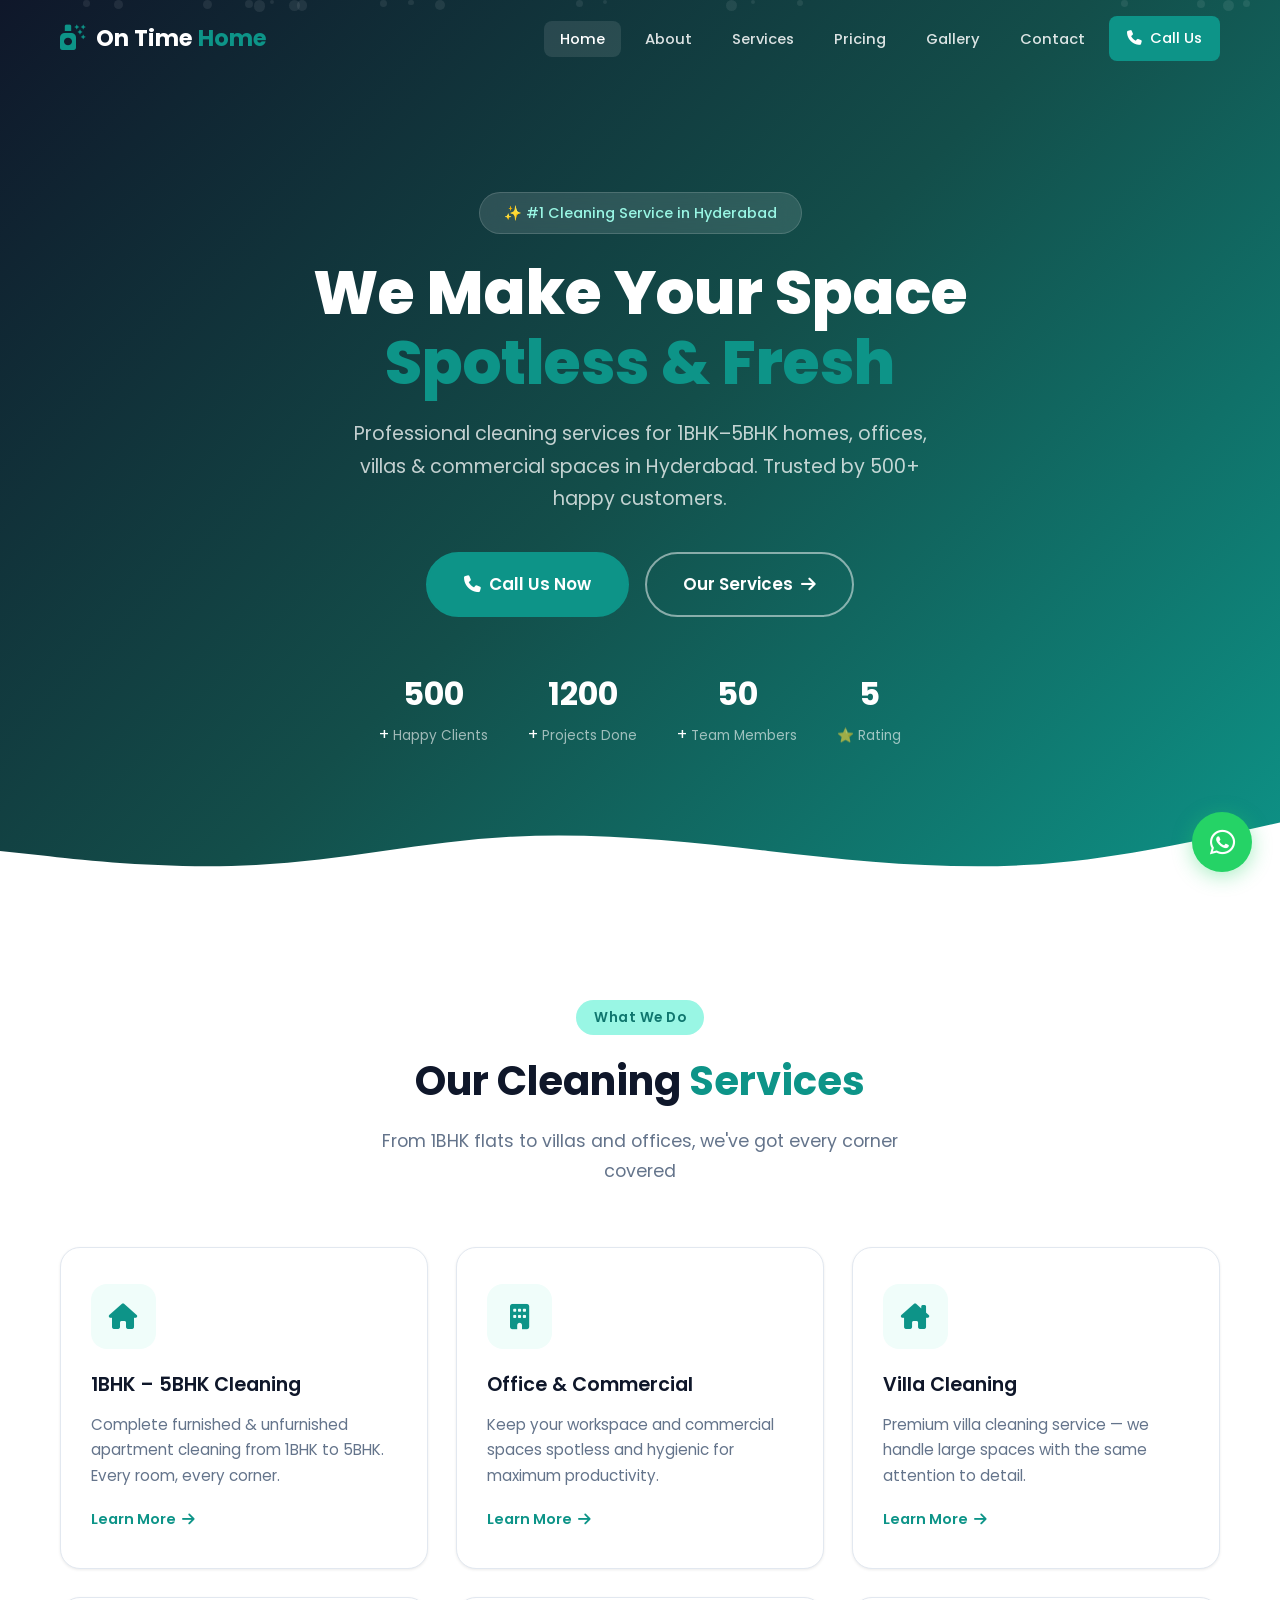
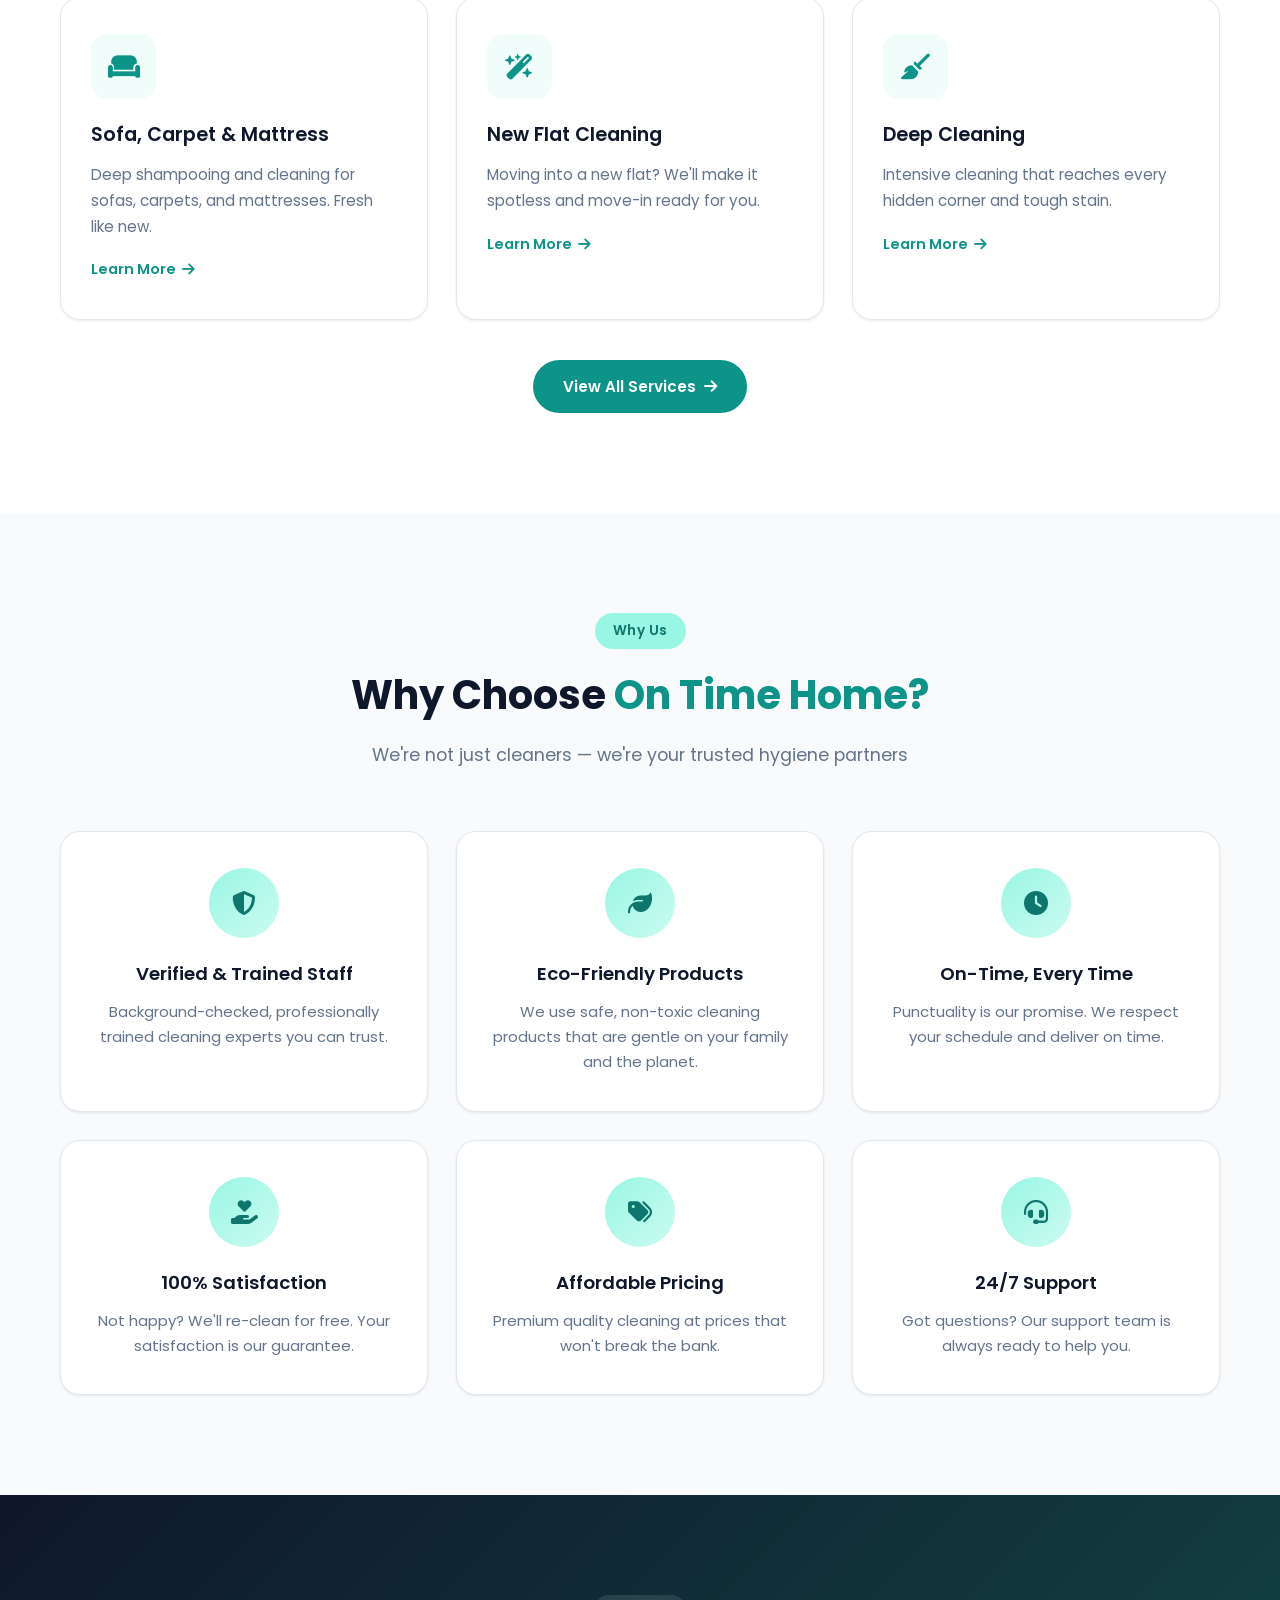
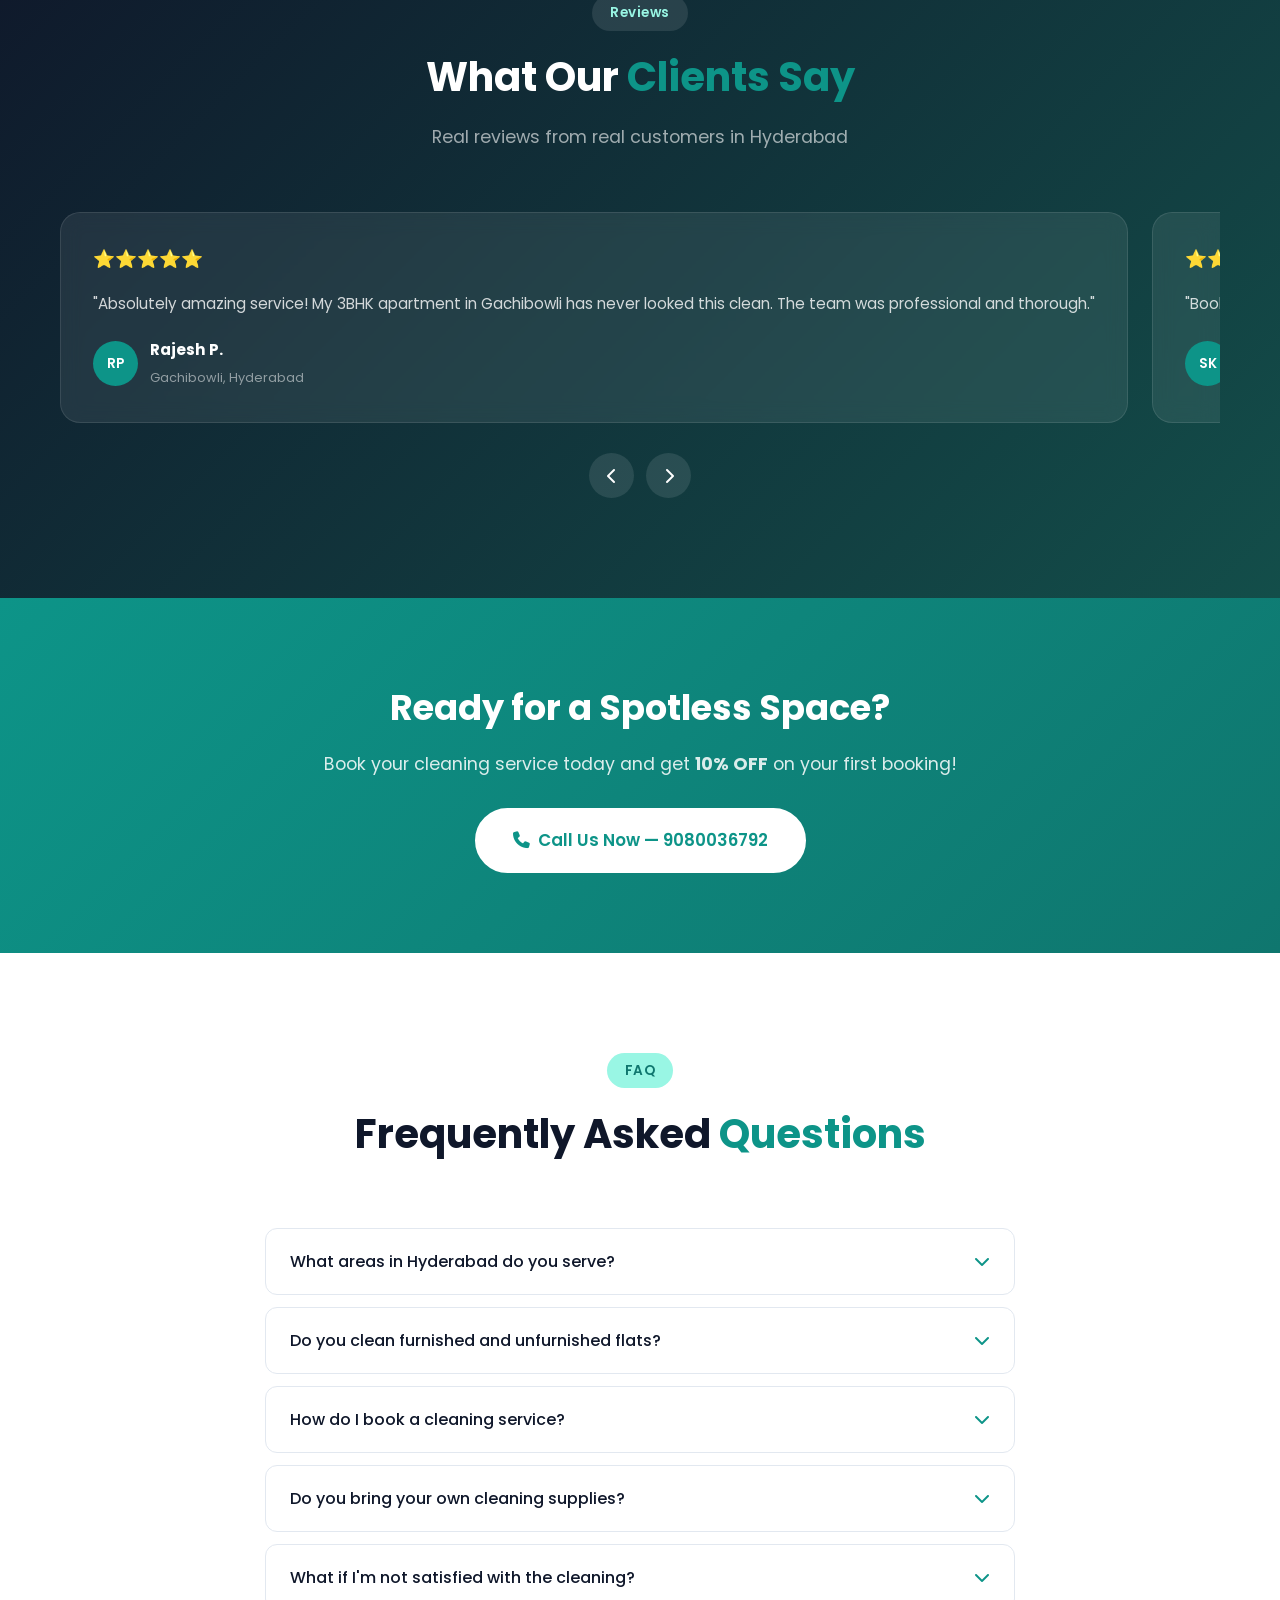
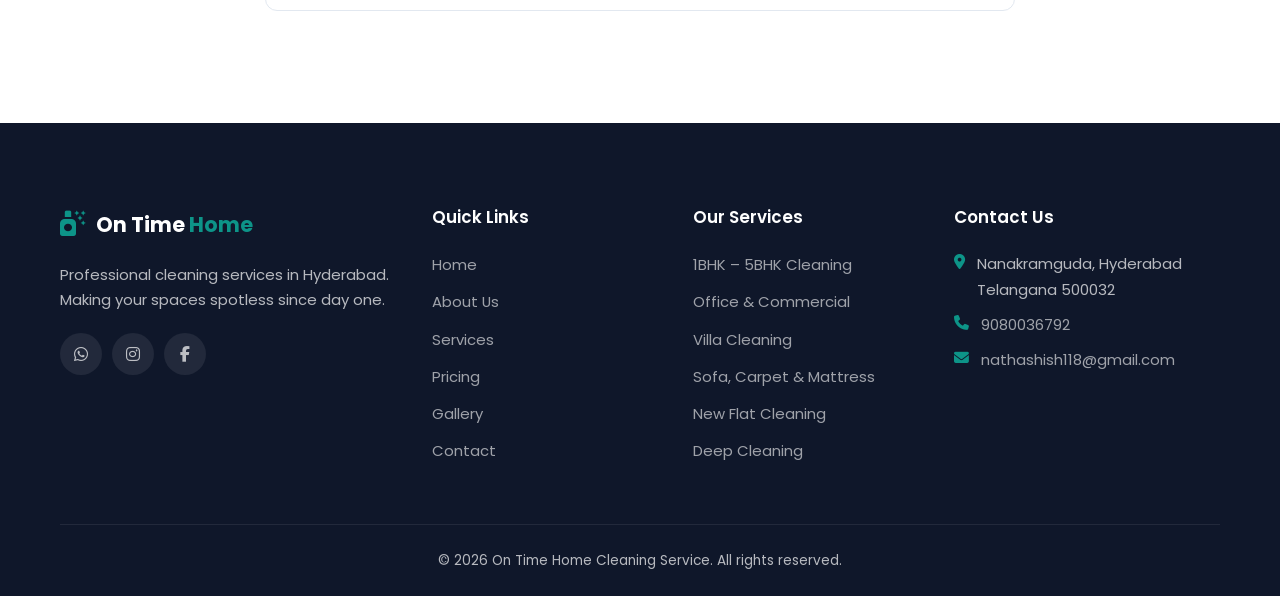
==== index.html @ f4dbc2c1 "refactor: restructure project with professional folder layout - Move inner pages to pages/ directory" ====
<!DOCTYPE html>
<html lang="en">
<head>
    <meta charset="UTF-8">
    <meta name="viewport" content="width=device-width, initial-scale=1.0">
    <meta name="google-site-verification" content="24_GtiYj8ENVlCZCwlo36jen_YjphlPx0ULed3A-d0U" />
    <link rel="icon" type="image/svg+xml" href="favicon.svg">
    <title>On Time Home Cleaning Service | Professional Cleaning in Hyderabad</title>
    <meta name="description" content="On Time Home Cleaning Service - Professional cleaning for 1BHK to 5BHK apartments, villas, offices & commercial spaces in Gachibowli, Nanakramguda, Kondapur, Manikonda, Hyderabad. Call 9080036792.">
    <meta name="keywords" content="cleaning service hyderabad, home cleaning hyderabad, deep cleaning gachibowli, office cleaning nanakramguda, sofa cleaning hyderabad, carpet cleaning hyderabad, mattress cleaning, villa cleaning hyderabad, flat cleaning kondapur, manikonda cleaning service, 1bhk cleaning, 2bhk cleaning, 3bhk cleaning, move in cleaning hyderabad, commercial cleaning hyderabad">
    <meta name="author" content="On Time Home Cleaning Service">
    <meta name="robots" content="index, follow">
    <link rel="canonical" href="https://dream-debugger-dev.github.io/On-Time-Home-Cleaning-Service/">

    <!-- Open Graph (Facebook/WhatsApp sharing) -->
    <meta property="og:title" content="On Time Home Cleaning Service | Hyderabad">
    <meta property="og:description" content="Professional cleaning for homes, offices, villas & commercial spaces in Hyderabad. 1BHK-5BHK, sofa, carpet, mattress cleaning. Call 9080036792.">
    <meta property="og:type" content="website">
    <meta property="og:url" content="https://dream-debugger-dev.github.io/On-Time-Home-Cleaning-Service/">
    <meta property="og:image" content="https://dream-debugger-dev.github.io/On-Time-Home-Cleaning-Service/assets/images/team/team.jpeg">

    <!-- Schema.org Structured Data for Google -->
    <script type="application/ld+json">
    {
        "@context": "https://schema.org",
        "@type": "LocalBusiness",
        "name": "On Time Home Cleaning Service",
        "description": "Professional cleaning services for homes, offices, villas and commercial spaces in Hyderabad",
        "url": "https://dream-debugger-dev.github.io/On-Time-Home-Cleaning-Service/",
        "telephone": "+919080036792",
        "email": "nathashish118@gmail.com",
        "address": {
            "@type": "PostalAddress",
            "streetAddress": "Nanakramguda",
            "addressLocality": "Hyderabad",
            "addressRegion": "Telangana",
            "postalCode": "500032",
            "addressCountry": "IN"
        },
        "areaServed": ["Gachibowli", "Nanakramguda", "Manikonda", "Kondapur", "Hyderabad"],
        "priceRange": "₹499 - ₹5999",
        "openingHours": "Mo-Sa 07:00-20:00",
        "aggregateRating": {
            "@type": "AggregateRating",
            "ratingValue": "4.9",
            "reviewCount": "500"
        }
    }
    </script>
    <link rel="stylesheet" href="assets/css/style.css">
    <link rel="stylesheet" href="assets/css/animations.css">
    <link rel="stylesheet" href="https://cdnjs.cloudflare.com/ajax/libs/font-awesome/6.5.1/css/all.min.css">
    <link href="https://fonts.googleapis.com/css2?family=Poppins:wght@300;400;500;600;700;800&display=swap" rel="stylesheet">
</head>
<body>
    <!-- Navbar -->
    <nav class="navbar" id="navbar">
        <div class="container nav-container">
            <a href="index.html" class="logo">
                <span class="logo-icon"><i class="fas fa-spray-can-sparkles"></i></span>
                <span class="logo-text">On Time <span class="highlight">Home</span></span>
            </a>
            <button class="nav-toggle" id="navToggle" aria-label="Toggle navigation">
                <span></span><span></span><span></span>
            </button>
            <ul class="nav-links" id="navLinks">
                <li><a href="index.html" class="active">Home</a></li>
                <li><a href="pages/about.html">About</a></li>
                <li><a href="pages/services.html">Services</a></li>
                <li><a href="pages/pricing.html">Pricing</a></li>
                <li><a href="pages/gallery.html">Gallery</a></li>
                <li><a href="pages/contact.html">Contact</a></li>
                <li><a href="tel:9080036792" class="btn btn-nav"><i class="fas fa-phone"></i> Call Us</a></li>
            </ul>
        </div>
    </nav>

    <!-- Hero Section -->
    <section class="hero">
        <div class="hero-overlay"></div>
        <div class="hero-particles" id="particles"></div>
        <div class="container hero-content">
            <div class="hero-badge fade-in">✨ #1 Cleaning Service in Hyderabad</div>
            <h1 class="fade-in delay-1">We Make Your Space<br><span class="highlight">Spotless & Fresh</span></h1>
            <p class="hero-sub fade-in delay-2">Professional cleaning services for 1BHK–5BHK homes, offices, villas & commercial spaces in Hyderabad. Trusted by 500+ happy customers.</p>
            <div class="hero-btns fade-in delay-3">
                <a href="tel:9080036792" class="btn btn-primary btn-lg"><i class="fas fa-phone"></i> Call Us Now</a>
                <a href="pages/services.html" class="btn btn-outline btn-lg">Our Services <i class="fas fa-arrow-right"></i></a>
            </div>
            <div class="hero-stats fade-in delay-4">
                <div class="stat"><span class="stat-num" data-target="500">0</span>+ <span class="stat-label">Happy Clients</span></div>
                <div class="stat"><span class="stat-num" data-target="1200">0</span>+ <span class="stat-label">Projects Done</span></div>
                <div class="stat"><span class="stat-num" data-target="50">0</span>+ <span class="stat-label">Team Members</span></div>
                <div class="stat"><span class="stat-num" data-target="5">0</span><span class="stat-label">⭐ Rating</span></div>
            </div>
        </div>
        <div class="hero-wave">
            <svg viewBox="0 0 1440 120" preserveAspectRatio="none"><path d="M0,64L48,69.3C96,75,192,85,288,80C384,75,480,53,576,48C672,43,768,53,864,64C960,75,1056,85,1152,80C1248,75,1344,53,1392,42.7L1440,32L1440,120L0,120Z" fill="#ffffff"/></svg>
        </div>
    </section>

    <!-- Services Preview -->
    <section class="section services-preview">
        <div class="container">
            <div class="section-header scroll-reveal">
                <span class="section-tag">What We Do</span>
                <h2>Our Cleaning <span class="highlight">Services</span></h2>
                <p>From 1BHK flats to villas and offices, we've got every corner covered</p>
            </div>
            <div class="services-grid">
                <div class="service-card scroll-reveal">
                    <div class="service-icon"><i class="fas fa-home"></i></div>
                    <h3>1BHK – 5BHK Cleaning</h3>
                    <p>Complete furnished & unfurnished apartment cleaning from 1BHK to 5BHK. Every room, every corner.</p>
                    <a href="pages/services.html" class="service-link">Learn More <i class="fas fa-arrow-right"></i></a>
                </div>
                <div class="service-card scroll-reveal">
                    <div class="service-icon"><i class="fas fa-building"></i></div>
                    <h3>Office & Commercial</h3>
                    <p>Keep your workspace and commercial spaces spotless and hygienic for maximum productivity.</p>
                    <a href="pages/services.html" class="service-link">Learn More <i class="fas fa-arrow-right"></i></a>
                </div>
                <div class="service-card scroll-reveal">
                    <div class="service-icon"><i class="fas fa-house-chimney"></i></div>
                    <h3>Villa Cleaning</h3>
                    <p>Premium villa cleaning service — we handle large spaces with the same attention to detail.</p>
                    <a href="pages/services.html" class="service-link">Learn More <i class="fas fa-arrow-right"></i></a>
                </div>
                <div class="service-card scroll-reveal">
                    <div class="service-icon"><i class="fas fa-couch"></i></div>
                    <h3>Sofa, Carpet & Mattress</h3>
                    <p>Deep shampooing and cleaning for sofas, carpets, and mattresses. Fresh like new.</p>
                    <a href="pages/services.html" class="service-link">Learn More <i class="fas fa-arrow-right"></i></a>
                </div>
                <div class="service-card scroll-reveal">
                    <div class="service-icon"><i class="fas fa-wand-magic-sparkles"></i></div>
                    <h3>New Flat Cleaning</h3>
                    <p>Moving into a new flat? We'll make it spotless and move-in ready for you.</p>
                    <a href="pages/services.html" class="service-link">Learn More <i class="fas fa-arrow-right"></i></a>
                </div>
                <div class="service-card scroll-reveal">
                    <div class="service-icon"><i class="fas fa-broom"></i></div>
                    <h3>Deep Cleaning</h3>
                    <p>Intensive cleaning that reaches every hidden corner and tough stain.</p>
                    <a href="pages/services.html" class="service-link">Learn More <i class="fas fa-arrow-right"></i></a>
                </div>
            </div>
            <div class="text-center mt-4 scroll-reveal">
                <a href="pages/services.html" class="btn btn-primary">View All Services <i class="fas fa-arrow-right"></i></a>
            </div>
        </div>
    </section>

    <!-- Why Choose Us -->
    <section class="section why-us">
        <div class="container">
            <div class="section-header scroll-reveal">
                <span class="section-tag">Why Us</span>
                <h2>Why Choose <span class="highlight">On Time Home?</span></h2>
                <p>We're not just cleaners — we're your trusted hygiene partners</p>
            </div>
            <div class="why-grid">
                <div class="why-card scroll-reveal">
                    <div class="why-icon"><i class="fas fa-shield-halved"></i></div>
                    <h3>Verified & Trained Staff</h3>
                    <p>Background-checked, professionally trained cleaning experts you can trust.</p>
                </div>
                <div class="why-card scroll-reveal">
                    <div class="why-icon"><i class="fas fa-leaf"></i></div>
                    <h3>Eco-Friendly Products</h3>
                    <p>We use safe, non-toxic cleaning products that are gentle on your family and the planet.</p>
                </div>
                <div class="why-card scroll-reveal">
                    <div class="why-icon"><i class="fas fa-clock"></i></div>
                    <h3>On-Time, Every Time</h3>
                    <p>Punctuality is our promise. We respect your schedule and deliver on time.</p>
                </div>
                <div class="why-card scroll-reveal">
                    <div class="why-icon"><i class="fas fa-hand-holding-heart"></i></div>
                    <h3>100% Satisfaction</h3>
                    <p>Not happy? We'll re-clean for free. Your satisfaction is our guarantee.</p>
                </div>
                <div class="why-card scroll-reveal">
                    <div class="why-icon"><i class="fas fa-tags"></i></div>
                    <h3>Affordable Pricing</h3>
                    <p>Premium quality cleaning at prices that won't break the bank.</p>
                </div>
                <div class="why-card scroll-reveal">
                    <div class="why-icon"><i class="fas fa-headset"></i></div>
                    <h3>24/7 Support</h3>
                    <p>Got questions? Our support team is always ready to help you.</p>
                </div>
            </div>
        </div>
    </section>

    <!-- Testimonials -->
    <section class="section testimonials">
        <div class="container">
            <div class="section-header scroll-reveal">
                <span class="section-tag">Reviews</span>
                <h2>What Our <span class="highlight">Clients Say</span></h2>
                <p>Real reviews from real customers in Hyderabad</p>
            </div>
            <div class="testimonial-slider">
                <div class="testimonial-track" id="testimonialTrack">
                    <div class="testimonial-card">
                        <div class="stars">⭐⭐⭐⭐⭐</div>
                        <p>"Absolutely amazing service! My 3BHK apartment in Gachibowli has never looked this clean. The team was professional and thorough."</p>
                        <div class="testimonial-author">
                            <div class="author-avatar">RP</div>
                            <div><strong>Rajesh P.</strong><span>Gachibowli, Hyderabad</span></div>
                        </div>
                    </div>
                    <div class="testimonial-card">
                        <div class="stars">⭐⭐⭐⭐⭐</div>
                        <p>"Booked deep cleaning for my office. They were on time, efficient, and the results were outstanding. Highly recommend!"</p>
                        <div class="testimonial-author">
                            <div class="author-avatar">SK</div>
                            <div><strong>Sneha K.</strong><span>Nanakramguda, Hyderabad</span></div>
                        </div>
                    </div>
                    <div class="testimonial-card">
                        <div class="stars">⭐⭐⭐⭐⭐</div>
                        <p>"Best sofa and carpet cleaning service in Hyderabad! My carpets look brand new. Very affordable pricing too."</p>
                        <div class="testimonial-author">
                            <div class="author-avatar">AM</div>
                            <div><strong>Arjun M.</strong><span>Kondapur, Hyderabad</span></div>
                        </div>
                    </div>
                    <div class="testimonial-card">
                        <div class="stars">⭐⭐⭐⭐⭐</div>
                        <p>"Got my new flat cleaned before moving in. The place was sparkling! Great team from On Time Home."</p>
                        <div class="testimonial-author">
                            <div class="author-avatar">PD</div>
                            <div><strong>Priya D.</strong><span>Manikonda, Hyderabad</span></div>
                        </div>
                    </div>
                </div>
                <div class="testimonial-nav">
                    <button class="test-prev" id="testPrev"><i class="fas fa-chevron-left"></i></button>
                    <button class="test-next" id="testNext"><i class="fas fa-chevron-right"></i></button>
                </div>
            </div>
        </div>
    </section>

    <!-- CTA Banner -->
    <section class="cta-banner">
        <div class="container">
            <div class="cta-content scroll-reveal">
                <h2>Ready for a Spotless Space?</h2>
                <p>Book your cleaning service today and get <strong>10% OFF</strong> on your first booking!</p>
                <a href="tel:9080036792" class="btn btn-white btn-lg"><i class="fas fa-phone"></i> Call Us Now — 9080036792</a>
            </div>
        </div>
    </section>

    <!-- FAQ Preview -->
    <section class="section faq-section">
        <div class="container">
            <div class="section-header scroll-reveal">
                <span class="section-tag">FAQ</span>
                <h2>Frequently Asked <span class="highlight">Questions</span></h2>
            </div>
            <div class="faq-list">
                <div class="faq-item scroll-reveal">
                    <button class="faq-question">What areas in Hyderabad do you serve? <i class="fas fa-chevron-down"></i></button>
                    <div class="faq-answer"><p>We serve Gachibowli, Nanakramguda, Manikonda, Kondapur, and surrounding areas in Hyderabad.</p></div>
                </div>
                <div class="faq-item scroll-reveal">
                    <button class="faq-question">Do you clean furnished and unfurnished flats? <i class="fas fa-chevron-down"></i></button>
                    <div class="faq-answer"><p>Yes! We clean both furnished and unfurnished apartments from 1BHK to 5BHK, as well as new flats, villas, and commercial spaces.</p></div>
                </div>
                <div class="faq-item scroll-reveal">
                    <button class="faq-question">How do I book a cleaning service? <i class="fas fa-chevron-down"></i></button>
                    <div class="faq-answer"><p>Simply call or WhatsApp us at 9080036792 or fill out the contact form on our website. We'll schedule a convenient time for you.</p></div>
                </div>
                <div class="faq-item scroll-reveal">
                    <button class="faq-question">Do you bring your own cleaning supplies? <i class="fas fa-chevron-down"></i></button>
                    <div class="faq-answer"><p>Yes! We bring all necessary cleaning equipment and eco-friendly products. You don't need to provide anything.</p></div>
                </div>
                <div class="faq-item scroll-reveal">
                    <button class="faq-question">What if I'm not satisfied with the cleaning? <i class="fas fa-chevron-down"></i></button>
                    <div class="faq-answer"><p>We offer a 100% satisfaction guarantee. If you're not happy with our service, we'll re-clean at no extra cost.</p></div>
                </div>
            </div>
        </div>
    </section>

    <!-- Footer -->
    <footer class="footer">
        <div class="container">
            <div class="footer-grid">
                <div class="footer-col">
                    <div class="footer-logo">
                        <span class="logo-icon"><i class="fas fa-spray-can-sparkles"></i></span>
                        <span class="logo-text">On Time <span class="highlight">Home</span></span>
                    </div>
                    <p>Professional cleaning services in Hyderabad. Making your spaces spotless since day one.</p>
                    <div class="social-links">
                        <a href="https://wa.me/919080036792" target="_blank" aria-label="WhatsApp"><i class="fab fa-whatsapp"></i></a>
                        <a href="#" aria-label="Instagram"><i class="fab fa-instagram"></i></a>
                        <a href="#" aria-label="Facebook"><i class="fab fa-facebook-f"></i></a>
                    </div>
                </div>
                <div class="footer-col">
                    <h4>Quick Links</h4>
                    <ul>
                        <li><a href="index.html">Home</a></li>
                        <li><a href="pages/about.html">About Us</a></li>
                        <li><a href="pages/services.html">Services</a></li>
                        <li><a href="pages/pricing.html">Pricing</a></li>
                        <li><a href="pages/gallery.html">Gallery</a></li>
                        <li><a href="pages/contact.html">Contact</a></li>
                    </ul>
                </div>
                <div class="footer-col">
                    <h4>Our Services</h4>
                    <ul>
                        <li><a href="pages/services.html">1BHK – 5BHK Cleaning</a></li>
                        <li><a href="pages/services.html">Office & Commercial</a></li>
                        <li><a href="pages/services.html">Villa Cleaning</a></li>
                        <li><a href="pages/services.html">Sofa, Carpet & Mattress</a></li>
                        <li><a href="pages/services.html">New Flat Cleaning</a></li>
                        <li><a href="pages/services.html">Deep Cleaning</a></li>
                    </ul>
                </div>
                <div class="footer-col">
                    <h4>Contact Us</h4>
                    <ul class="contact-info">
                        <li><i class="fas fa-map-marker-alt"></i> Nanakramguda, Hyderabad<br>Telangana 500032</li>
                        <li><i class="fas fa-phone"></i> <a href="tel:9080036792">9080036792</a></li>
                        <li><i class="fas fa-envelope"></i> <a href="mailto:nathashish118@gmail.com">nathashish118@gmail.com</a></li>
                    </ul>
                </div>
            </div>
            <div class="footer-bottom">
                <p>&copy; 2026 On Time Home Cleaning Service. All rights reserved.</p>
            </div>
        </div>
    </footer>

    <!-- WhatsApp Float -->
    <a href="https://wa.me/919080036792" class="whatsapp-float" target="_blank" aria-label="Chat on WhatsApp">
        <i class="fab fa-whatsapp"></i>
    </a>

    <script src="assets/js/main.js"></script>
</body>
</html>
---- assets/css/style.css ----
/* ===== VARIABLES ===== */
:root {
    --primary: #0d9488;
    --primary-dark: #0f766e;
    --primary-light: #99f6e4;
    --secondary: #1e293b;
    --accent: #f59e0b;
    --white: #ffffff;
    --light: #f0fdfa;
    --gray-50: #f8fafc;
    --gray-100: #f1f5f9;
    --gray-200: #e2e8f0;
    --gray-300: #cbd5e1;
    --gray-500: #64748b;
    --gray-700: #334155;
    --gray-900: #0f172a;
    --shadow-sm: 0 1px 3px rgba(0,0,0,0.08);
    --shadow-md: 0 4px 20px rgba(0,0,0,0.1);
    --shadow-lg: 0 10px 40px rgba(0,0,0,0.12);
    --shadow-xl: 0 20px 60px rgba(0,0,0,0.15);
    --radius: 12px;
    --radius-lg: 20px;
    --transition: all 0.3s ease;
}

/* ===== RESET ===== */
*, *::before, *::after { margin: 0; padding: 0; box-sizing: border-box; }
html { scroll-behavior: smooth; scroll-padding-top: 80px; }
body { font-family: 'Poppins', sans-serif; color: var(--gray-700); line-height: 1.7; overflow-x: hidden; }
a { text-decoration: none; color: inherit; transition: var(--transition); }
ul { list-style: none; }
img { max-width: 100%; display: block; }
button { cursor: pointer; border: none; background: none; font-family: inherit; }

/* ===== UTILITIES ===== */
.container { max-width: 1200px; margin: 0 auto; padding: 0 20px; }
.text-center { text-align: center; }
.mt-4 { margin-top: 2.5rem; }
.highlight { color: var(--primary); }
.section { padding: 100px 0; }
.section-header { text-align: center; margin-bottom: 60px; }
.section-tag { display: inline-block; background: var(--primary-light); color: var(--primary-dark); padding: 6px 18px; border-radius: 50px; font-size: 0.85rem; font-weight: 600; margin-bottom: 12px; letter-spacing: 0.5px; }
.section-header h2 { font-size: 2.5rem; font-weight: 700; color: var(--gray-900); margin-bottom: 12px; }
.section-header p { font-size: 1.1rem; color: var(--gray-500); max-width: 550px; margin: 0 auto; }

/* ===== BUTTONS ===== */
.btn { display: inline-flex; align-items: center; gap: 8px; padding: 12px 28px; border-radius: 50px; font-weight: 600; font-size: 0.95rem; transition: var(--transition); border: 2px solid transparent; }
.btn-primary { background: var(--primary); color: var(--white); border-color: var(--primary); }
.btn-primary:hover { background: var(--primary-dark); border-color: var(--primary-dark); transform: translateY(-2px); box-shadow: 0 8px 25px rgba(13,148,136,0.35); }
.btn-outline { background: transparent; color: var(--white); border-color: rgba(255,255,255,0.5); }
.btn-outline:hover { background: var(--white); color: var(--primary); border-color: var(--white); }
.btn-white { background: var(--white); color: var(--primary); border-color: var(--white); }
.btn-white:hover { background: transparent; color: var(--white); transform: translateY(-2px); }
.btn-lg { padding: 16px 36px; font-size: 1.05rem; }
.btn-nav { background: var(--primary); color: var(--white) !important; padding: 10px 22px; border-radius: 50px; }
.btn-nav:hover { background: var(--primary-dark); }

/* ===== NAVBAR ===== */
.navbar { position: fixed; top: 0; left: 0; width: 100%; z-index: 1000; padding: 16px 0; transition: var(--transition); }
.navbar.scrolled { background: rgba(255,255,255,0.97); backdrop-filter: blur(20px); box-shadow: var(--shadow-sm); padding: 10px 0; }
.nav-container { display: flex; align-items: center; justify-content: space-between; }
.logo { display: flex; align-items: center; gap: 10px; font-size: 1.4rem; font-weight: 700; color: var(--white); }
.navbar.scrolled .logo { color: var(--gray-900); }
.logo-icon { font-size: 1.6rem; color: var(--primary); }
.nav-links { display: flex; align-items: center; gap: 8px; }
.nav-links a { color: rgba(255,255,255,0.85); padding: 8px 16px; border-radius: 8px; font-weight: 500; font-size: 0.92rem; }
.nav-links a:hover, .nav-links a.active { color: var(--white); background: rgba(255,255,255,0.1); }
.navbar.scrolled .nav-links a { color: var(--gray-700); }
.navbar.scrolled .nav-links a:hover, .navbar.scrolled .nav-links a.active { color: var(--primary); background: var(--light); }
.nav-toggle { display: none; flex-direction: column; gap: 5px; padding: 5px; }
.nav-toggle span { width: 25px; height: 2.5px; background: var(--white); border-radius: 2px; transition: var(--transition); }
.navbar.scrolled .nav-toggle span { background: var(--gray-900); }

/* ===== HERO ===== */
.hero { position: relative; min-height: 100vh; display: flex; align-items: center; background: linear-gradient(135deg, #0f172a 0%, #134e4a 50%, #0d9488 100%); overflow: hidden; }
.hero-overlay { position: absolute; inset: 0; background: url('https://images.unsplash.com/photo-1600585154340-be6161a56a0c?w=1920&q=80') center/cover; opacity: 0.18; }
.hero-particles { position: absolute; inset: 0; pointer-events: none; }
.hero-content { position: relative; z-index: 2; text-align: center; padding: 120px 0 80px; }
.hero-badge { display: inline-block; background: rgba(255,255,255,0.12); backdrop-filter: blur(10px); border: 1px solid rgba(255,255,255,0.15); color: var(--primary-light); padding: 8px 24px; border-radius: 50px; font-size: 0.9rem; font-weight: 500; margin-bottom: 24px; }
.hero h1 { font-size: 3.8rem; font-weight: 800; color: var(--white); line-height: 1.15; margin-bottom: 20px; }
.hero-sub { font-size: 1.2rem; color: rgba(255,255,255,0.75); max-width: 600px; margin: 0 auto 36px; }
.hero-btns { display: flex; gap: 16px; justify-content: center; flex-wrap: wrap; margin-bottom: 50px; }
.hero-stats { display: flex; gap: 40px; justify-content: center; flex-wrap: wrap; }
.stat { text-align: center; color: var(--white); }
.stat-num { font-size: 2rem; font-weight: 700; display: block; }
.stat-label { font-size: 0.85rem; color: rgba(255,255,255,0.6); }
.hero-wave { position: absolute; bottom: -1px; left: 0; width: 100%; }
.hero-wave svg { display: block; width: 100%; height: auto; }

/* ===== SERVICES GRID ===== */
.services-grid { display: grid; grid-template-columns: repeat(auto-fit, minmax(320px, 1fr)); gap: 28px; }
.service-card { background: var(--white); border-radius: var(--radius-lg); padding: 36px 30px; box-shadow: var(--shadow-sm); border: 1px solid var(--gray-200); transition: var(--transition); position: relative; overflow: hidden; }
.service-card::before { content: ''; position: absolute; top: 0; left: 0; width: 100%; height: 4px; background: linear-gradient(90deg, var(--primary), var(--primary-light)); transform: scaleX(0); transition: transform 0.4s ease; transform-origin: left; }
.service-card:hover { transform: translateY(-8px); box-shadow: var(--shadow-lg); border-color: var(--primary-light); }
.service-card:hover::before { transform: scaleX(1); }
.service-icon { width: 65px; height: 65px; border-radius: 16px; background: var(--light); display: flex; align-items: center; justify-content: center; font-size: 1.6rem; color: var(--primary); margin-bottom: 20px; transition: var(--transition); }
.service-card:hover .service-icon { background: var(--primary); color: var(--white); }
.service-card h3 { font-size: 1.2rem; font-weight: 600; color: var(--gray-900); margin-bottom: 10px; }
.service-card p { color: var(--gray-500); font-size: 0.95rem; margin-bottom: 16px; }
.service-link { color: var(--primary); font-weight: 600; font-size: 0.9rem; display: inline-flex; align-items: center; gap: 6px; }
.service-link:hover { gap: 10px; }

/* ===== WHY US ===== */
.why-us { background: var(--gray-50); }
.why-grid { display: grid; grid-template-columns: repeat(auto-fit, minmax(320px, 1fr)); gap: 28px; }
.why-card { background: var(--white); border-radius: var(--radius-lg); padding: 36px 30px; text-align: center; box-shadow: var(--shadow-sm); border: 1px solid var(--gray-200); transition: var(--transition); }
.why-card:hover { transform: translateY(-6px); box-shadow: var(--shadow-md); }
.why-icon { width: 70px; height: 70px; border-radius: 50%; background: linear-gradient(135deg, var(--primary-light), #ccfbf1); display: flex; align-items: center; justify-content: center; font-size: 1.5rem; color: var(--primary-dark); margin: 0 auto 20px; }
.why-card h3 { font-size: 1.15rem; font-weight: 600; color: var(--gray-900); margin-bottom: 10px; }
.why-card p { color: var(--gray-500); font-size: 0.93rem; }

/* ===== TESTIMONIALS ===== */
.testimonials { background: linear-gradient(135deg, #0f172a, #134e4a); }
.testimonials .section-tag { background: rgba(255,255,255,0.1); color: var(--primary-light); }
.testimonials .section-header h2 { color: var(--white); }
.testimonials .section-header p { color: rgba(255,255,255,0.6); }
.testimonial-slider { position: relative; overflow: hidden; }
.testimonial-track { display: flex; gap: 24px; transition: transform 0.5s ease; }
.testimonial-card { min-width: calc(33.333% - 16px); background: rgba(255,255,255,0.08); backdrop-filter: blur(10px); border: 1px solid rgba(255,255,255,0.1); border-radius: var(--radius-lg); padding: 32px; color: var(--white); flex-shrink: 0; }
.testimonial-card .stars { font-size: 1.1rem; margin-bottom: 16px; }
.testimonial-card p { font-size: 0.95rem; line-height: 1.7; color: rgba(255,255,255,0.8); margin-bottom: 20px; }
.testimonial-author { display: flex; align-items: center; gap: 12px; }
.author-avatar { width: 45px; height: 45px; border-radius: 50%; background: var(--primary); display: flex; align-items: center; justify-content: center; font-weight: 600; font-size: 0.85rem; }
.testimonial-author strong { display: block; font-size: 0.95rem; }
.testimonial-author span { font-size: 0.8rem; color: rgba(255,255,255,0.5); }
.testimonial-nav { display: flex; justify-content: center; gap: 12px; margin-top: 30px; }
.testimonial-nav button { width: 45px; height: 45px; border-radius: 50%; background: rgba(255,255,255,0.1); color: var(--white); font-size: 1rem; display: flex; align-items: center; justify-content: center; transition: var(--transition); }
.testimonial-nav button:hover { background: var(--primary); }

/* ===== CTA BANNER ===== */
.cta-banner { background: linear-gradient(135deg, var(--primary), var(--primary-dark)); padding: 80px 0; text-align: center; }
.cta-content h2 { font-size: 2.2rem; color: var(--white); font-weight: 700; margin-bottom: 12px; }
.cta-content p { font-size: 1.1rem; color: rgba(255,255,255,0.85); margin-bottom: 28px; }

/* ===== FAQ ===== */
.faq-section { background: var(--white); }
.faq-list { max-width: 750px; margin: 0 auto; }
.faq-item { border: 1px solid var(--gray-200); border-radius: var(--radius); margin-bottom: 12px; overflow: hidden; transition: var(--transition); }
.faq-item.active { border-color: var(--primary-light); box-shadow: 0 4px 15px rgba(13,148,136,0.1); }
.faq-question { width: 100%; padding: 20px 24px; display: flex; justify-content: space-between; align-items: center; font-size: 1rem; font-weight: 500; color: var(--gray-900); text-align: left; transition: var(--transition); }
.faq-question i { color: var(--primary); transition: transform 0.3s ease; }
.faq-item.active .faq-question i { transform: rotate(180deg); }
.faq-answer { max-height: 0; overflow: hidden; transition: max-height 0.4s ease; }
.faq-answer p { padding: 0 24px 20px; color: var(--gray-500); font-size: 0.95rem; }

/* ===== FOOTER ===== */
.footer { background: var(--gray-900); color: rgba(255,255,255,0.7); padding: 80px 0 0; }
.footer-grid { display: grid; grid-template-columns: 1.5fr 1fr 1fr 1.2fr; gap: 40px; margin-bottom: 50px; }
.footer-logo { display: flex; align-items: center; gap: 10px; font-size: 1.3rem; font-weight: 700; color: var(--white); margin-bottom: 16px; }
.footer-col p { font-size: 0.93rem; line-height: 1.7; margin-bottom: 20px; }
.social-links { display: flex; gap: 10px; }
.social-links a { width: 42px; height: 42px; border-radius: 50%; background: rgba(255,255,255,0.08); display: flex; align-items: center; justify-content: center; font-size: 1rem; color: rgba(255,255,255,0.7); transition: var(--transition); }
.social-links a:hover { background: var(--primary); color: var(--white); transform: translateY(-3px); }
.footer-col h4 { color: var(--white); font-size: 1.05rem; font-weight: 600; margin-bottom: 20px; }
.footer-col ul li { margin-bottom: 10px; }
.footer-col ul a { font-size: 0.93rem; color: rgba(255,255,255,0.6); }
.footer-col ul a:hover { color: var(--primary-light); padding-left: 4px; }
.contact-info li { display: flex; gap: 12px; align-items: flex-start; margin-bottom: 14px; font-size: 0.93rem; }
.contact-info i { color: var(--primary); margin-top: 4px; }
.contact-info a { color: rgba(255,255,255,0.6); }
.contact-info a:hover { color: var(--primary-light); }
.footer-bottom { border-top: 1px solid rgba(255,255,255,0.08); padding: 24px 0; text-align: center; font-size: 0.85rem; }

/* ===== WHATSAPP FLOAT ===== */
.whatsapp-float { position: fixed; bottom: 28px; right: 28px; width: 60px; height: 60px; border-radius: 50%; background: #25d366; color: var(--white); font-size: 1.8rem; display: flex; align-items: center; justify-content: center; box-shadow: 0 4px 20px rgba(37,211,102,0.4); z-index: 999; transition: var(--transition); animation: pulse-whatsapp 2s infinite; }
.whatsapp-float:hover { transform: scale(1.1); }
@keyframes pulse-whatsapp { 0%, 100% { box-shadow: 0 4px 20px rgba(37,211,102,0.4); } 50% { box-shadow: 0 4px 30px rgba(37,211,102,0.6); } }

/* ===== PAGE HEADERS (for inner pages) ===== */
.page-header { background: linear-gradient(135deg, #0f172a 0%, #134e4a 50%, #0d9488 100%); padding: 140px 0 80px; text-align: center; position: relative; }
.page-header h1 { font-size: 2.8rem; font-weight: 700; color: var(--white); margin-bottom: 12px; }
.page-header p { color: rgba(255,255,255,0.7); font-size: 1.1rem; }
.breadcrumb { display: flex; justify-content: center; gap: 8px; margin-top: 16px; font-size: 0.9rem; color: rgba(255,255,255,0.5); }
.breadcrumb a { color: var(--primary-light); }

/* ===== ABOUT PAGE ===== */
.about-intro { display: grid; grid-template-columns: 1fr 1fr; gap: 60px; align-items: center; }
.about-img { border-radius: var(--radius-lg); overflow: hidden; box-shadow: var(--shadow-lg); position: relative; }
.about-img img { width: 100%; height: 400px; object-fit: cover; }
.about-text h2 { font-size: 2rem; font-weight: 700; color: var(--gray-900); margin-bottom: 16px; }
.about-text p { color: var(--gray-500); margin-bottom: 16px; }
.about-features { display: grid; grid-template-columns: 1fr 1fr; gap: 16px; margin-top: 24px; }
.about-feature { display: flex; align-items: center; gap: 10px; font-weight: 500; color: var(--gray-700); }
.about-feature i { color: var(--primary); font-size: 1.1rem; }

/* ===== TEAM ===== */
.team-grid { display: grid; grid-template-columns: repeat(auto-fit, minmax(250px, 1fr)); gap: 28px; }
.team-card { background: var(--white); border-radius: var(--radius-lg); overflow: hidden; box-shadow: var(--shadow-sm); border: 1px solid var(--gray-200); transition: var(--transition); text-align: center; }
.team-card:hover { transform: translateY(-6px); box-shadow: var(--shadow-md); }
.team-card img { width: 100%; height: 280px; object-fit: cover; }
.team-card .team-info { padding: 20px; }
.team-card h3 { font-size: 1.1rem; font-weight: 600; color: var(--gray-900); }
.team-card span { font-size: 0.85rem; color: var(--primary); font-weight: 500; }

/* ===== SERVICES PAGE ===== */
.service-detail { display: grid; grid-template-columns: 1fr 1fr; gap: 50px; align-items: center; padding: 60px 0; border-bottom: 1px solid var(--gray-200); }
.service-detail:nth-child(even) { direction: rtl; }
.service-detail:nth-child(even) > * { direction: ltr; }
.service-detail-img { border-radius: var(--radius-lg); overflow: hidden; box-shadow: var(--shadow-md); }
.service-detail-img img { width: 100%; height: 320px; object-fit: cover; }
.service-detail-content h3 { font-size: 1.6rem; font-weight: 700; color: var(--gray-900); margin-bottom: 12px; }
.service-detail-content p { color: var(--gray-500); margin-bottom: 16px; }
.service-detail-content ul { margin-bottom: 20px; }
.service-detail-content ul li { padding: 6px 0; color: var(--gray-600); display: flex; align-items: center; gap: 10px; }
.service-detail-content ul li i { color: var(--primary); }

/* ===== PRICING PAGE ===== */
.pricing-grid { display: grid; grid-template-columns: repeat(auto-fit, minmax(320px, 1fr)); gap: 28px; }
.pricing-card { background: var(--white); border-radius: var(--radius-lg); padding: 40px 32px; box-shadow: var(--shadow-sm); border: 2px solid var(--gray-200); transition: var(--transition); text-align: center; position: relative; }
.pricing-card.popular { border-color: var(--primary); }
.pricing-card.popular::before { content: 'Most Popular'; position: absolute; top: -14px; left: 50%; transform: translateX(-50%); background: var(--primary); color: var(--white); padding: 4px 20px; border-radius: 50px; font-size: 0.8rem; font-weight: 600; }
.pricing-card:hover { transform: translateY(-8px); box-shadow: var(--shadow-lg); }
.pricing-card h3 { font-size: 1.3rem; font-weight: 600; color: var(--gray-900); margin-bottom: 8px; }
.pricing-card .price { font-size: 2.8rem; font-weight: 800; color: var(--primary); margin: 16px 0; }
.pricing-card .price span { font-size: 1rem; font-weight: 400; color: var(--gray-500); }
.pricing-card ul { text-align: left; margin: 24px 0; }
.pricing-card ul li { padding: 10px 0; border-bottom: 1px solid var(--gray-100); color: var(--gray-600); display: flex; align-items: center; gap: 10px; font-size: 0.93rem; }
.pricing-card ul li i { color: var(--primary); }

/* ===== GALLERY ===== */
.gallery-grid { display: grid; grid-template-columns: repeat(auto-fit, minmax(350px, 1fr)); gap: 24px; }
.gallery-item { border-radius: var(--radius-lg); overflow: hidden; box-shadow: var(--shadow-sm); transition: var(--transition); }
.gallery-item:hover { transform: translateY(-4px); box-shadow: var(--shadow-md); }
.ba-container { position: relative; }
.ba-label { position: absolute; top: 12px; padding: 4px 14px; border-radius: 50px; font-size: 0.75rem; font-weight: 600; color: var(--white); z-index: 2; }
.ba-label.before { left: 12px; background: #ef4444; }
.ba-label.after { right: 12px; background: var(--primary); }
.ba-images { display: grid; grid-template-columns: 1fr 1fr; }
.ba-images img { width: 100%; height: 250px; object-fit: cover; }

/* ===== CONTACT PAGE ===== */
.contact-grid { display: grid; grid-template-columns: 1fr 1fr; gap: 50px; }
.contact-form { background: var(--white); border-radius: var(--radius-lg); padding: 40px; box-shadow: var(--shadow-md); border: 1px solid var(--gray-200); }
.form-group { margin-bottom: 20px; }
.form-group label { display: block; font-weight: 500; color: var(--gray-700); margin-bottom: 8px; font-size: 0.93rem; }
.form-group input, .form-group select, .form-group textarea { width: 100%; padding: 14px 18px; border: 2px solid var(--gray-200); border-radius: var(--radius); font-family: inherit; font-size: 0.95rem; transition: var(--transition); background: var(--gray-50); }
.form-group input:focus, .form-group select:focus, .form-group textarea:focus { outline: none; border-color: var(--primary); background: var(--white); box-shadow: 0 0 0 4px rgba(13,148,136,0.1); }
.form-group textarea { resize: vertical; min-height: 120px; }
.contact-info-cards { display: flex; flex-direction: column; gap: 20px; }
.contact-info-card { background: var(--white); border-radius: var(--radius-lg); padding: 28px; box-shadow: var(--shadow-sm); border: 1px solid var(--gray-200); display: flex; align-items: center; gap: 20px; transition: var(--transition); }
.contact-info-card:hover { transform: translateX(6px); border-color: var(--primary-light); }
.contact-info-card .icon { width: 55px; height: 55px; border-radius: 14px; background: var(--light); display: flex; align-items: center; justify-content: center; font-size: 1.3rem; color: var(--primary); flex-shrink: 0; }
.contact-info-card h4 { font-size: 1rem; font-weight: 600; color: var(--gray-900); margin-bottom: 4px; }
.contact-info-card p, .contact-info-card a { font-size: 0.93rem; color: var(--gray-500); }
.map-container { margin-top: 20px; border-radius: var(--radius-lg); overflow: hidden; box-shadow: var(--shadow-sm); }
.map-container iframe { width: 100%; height: 250px; border: none; }

/* ===== RESPONSIVE ===== */
@media (max-width: 1024px) {
    .hero h1 { font-size: 2.8rem; }
    .section-header h2 { font-size: 2rem; }
    .footer-grid { grid-template-columns: 1fr 1fr; }
    .about-intro { grid-template-columns: 1fr; gap: 40px; }
    .service-detail { grid-template-columns: 1fr; gap: 30px; }
    .service-detail:nth-child(even) { direction: ltr; }
    .contact-grid { grid-template-columns: 1fr; }
    .testimonial-card { min-width: calc(50% - 12px); }
}

@media (max-width: 768px) {
    .nav-toggle { display: flex; }
    .nav-links { position: fixed; top: 0; right: -100%; width: 280px; height: 100vh; background: var(--white); flex-direction: column; padding: 80px 30px 30px; gap: 4px; box-shadow: var(--shadow-xl); transition: right 0.4s ease; }
    .nav-links.active { right: 0; }
    .nav-links a { color: var(--gray-700) !important; padding: 12px 16px; width: 100%; }
    .nav-links a:hover, .nav-links a.active { background: var(--light) !important; color: var(--primary) !important; }
    .hero { min-height: auto; padding: 60px 0; }
    .hero-content { padding: 100px 0 60px; }
    .hero h1 { font-size: 2.2rem; }
    .hero-stats { gap: 24px; }
    .stat-num { font-size: 1.5rem; }
    .services-grid { grid-template-columns: 1fr; }
    .why-grid { grid-template-columns: 1fr; }
    .footer-grid { grid-template-columns: 1fr; gap: 30px; }
    .pricing-grid { grid-template-columns: 1fr; }
    .gallery-grid { grid-template-columns: 1fr; }
    .team-grid { grid-template-columns: 1fr 1fr; }
    .testimonial-card { min-width: 100%; }
    .page-header h1 { font-size: 2rem; }
    .section { padding: 70px 0; }
}

@media (max-width: 480px) {
    .hero h1 { font-size: 1.8rem; }
    .hero-btns { flex-direction: column; align-items: center; }
    .btn-lg { padding: 14px 28px; font-size: 0.95rem; }
    .team-grid { grid-template-columns: 1fr; }
    .about-features { grid-template-columns: 1fr; }
}

/* ===== GALLERY SHOWCASE ===== */
.gallery-showcase { display: grid; grid-template-columns: repeat(3, 1fr); gap: 24px; }
.gallery-card { position: relative; border-radius: var(--radius-lg); overflow: hidden; box-shadow: var(--shadow-sm); cursor: pointer; aspect-ratio: 4/3; }
.gallery-card img { width: 100%; height: 100%; object-fit: cover; transition: transform 0.5s ease; }
.gallery-card:hover img { transform: scale(1.08); }
.gallery-card-overlay { position: absolute; bottom: 0; left: 0; right: 0; padding: 24px 20px 20px; background: linear-gradient(transparent, rgba(0,0,0,0.75)); color: var(--white); transition: var(--transition); }
.gallery-tag { display: inline-block; background: var(--primary); color: var(--white); padding: 3px 12px; border-radius: 50px; font-size: 0.72rem; font-weight: 600; margin-bottom: 8px; }
.gallery-card-overlay h3 { font-size: 1.05rem; font-weight: 600; margin-bottom: 2px; }
.gallery-card-overlay p { font-size: 0.82rem; color: rgba(255,255,255,0.7); }

@media (max-width: 768px) {
    .gallery-showcase { grid-template-columns: 1fr 1fr; }
}
@media (max-width: 480px) {
    .gallery-showcase { grid-template-columns: 1fr; }
}
---- assets/css/animations.css ----
/* ===== SCROLL REVEAL ANIMATIONS ===== */
.fade-in { opacity: 0; transform: translateY(30px); animation: fadeInUp 0.8s ease forwards; }
.delay-1 { animation-delay: 0.2s; }
.delay-2 { animation-delay: 0.4s; }
.delay-3 { animation-delay: 0.6s; }
.delay-4 { animation-delay: 0.8s; }

@keyframes fadeInUp {
    to { opacity: 1; transform: translateY(0); }
}

.scroll-reveal { opacity: 0; transform: translateY(40px); transition: opacity 0.7s ease, transform 0.7s ease; }
.scroll-reveal.revealed { opacity: 1; transform: translateY(0); }

/* Stagger children */
.services-grid .scroll-reveal:nth-child(1) { transition-delay: 0.05s; }
.services-grid .scroll-reveal:nth-child(2) { transition-delay: 0.1s; }
.services-grid .scroll-reveal:nth-child(3) { transition-delay: 0.15s; }
.services-grid .scroll-reveal:nth-child(4) { transition-delay: 0.2s; }
.services-grid .scroll-reveal:nth-child(5) { transition-delay: 0.25s; }
.services-grid .scroll-reveal:nth-child(6) { transition-delay: 0.3s; }

.why-grid .scroll-reveal:nth-child(1) { transition-delay: 0.05s; }
.why-grid .scroll-reveal:nth-child(2) { transition-delay: 0.1s; }
.why-grid .scroll-reveal:nth-child(3) { transition-delay: 0.15s; }
.why-grid .scroll-reveal:nth-child(4) { transition-delay: 0.2s; }
.why-grid .scroll-reveal:nth-child(5) { transition-delay: 0.25s; }
.why-grid .scroll-reveal:nth-child(6) { transition-delay: 0.3s; }

/* ===== HOVER EFFECTS ===== */
.service-card, .why-card, .pricing-card, .team-card, .gallery-item {
    transition: transform 0.4s cubic-bezier(0.25, 0.46, 0.45, 0.94), box-shadow 0.4s ease;
}

/* ===== NAVBAR ANIMATION ===== */
.nav-toggle.active span:nth-child(1) { transform: rotate(45deg) translate(5px, 5px); }
.nav-toggle.active span:nth-child(2) { opacity: 0; }
.nav-toggle.active span:nth-child(3) { transform: rotate(-45deg) translate(5px, -5px); }

/* ===== FLOATING PARTICLES ===== */
.particle {
    position: absolute;
    border-radius: 50%;
    background: rgba(255,255,255,0.08);
    animation: float linear infinite;
}

@keyframes float {
    0% { transform: translateY(100vh) rotate(0deg); opacity: 0; }
    10% { opacity: 1; }
    90% { opacity: 1; }
    100% { transform: translateY(-100px) rotate(720deg); opacity: 0; }
}

/* ===== COUNTER ANIMATION ===== */
@keyframes countUp {
    from { opacity: 0; transform: translateY(10px); }
    to { opacity: 1; transform: translateY(0); }
}

/* ===== LOADING ===== */
.page-loader {
    position: fixed; inset: 0; background: var(--white); display: flex; align-items: center; justify-content: center; z-index: 9999; transition: opacity 0.5s ease;
}
.page-loader.hidden { opacity: 0; pointer-events: none; }
.loader-spinner {
    width: 50px; height: 50px; border: 4px solid var(--gray-200); border-top-color: var(--primary); border-radius: 50%; animation: spin 0.8s linear infinite;
}
@keyframes spin { to { transform: rotate(360deg); } }
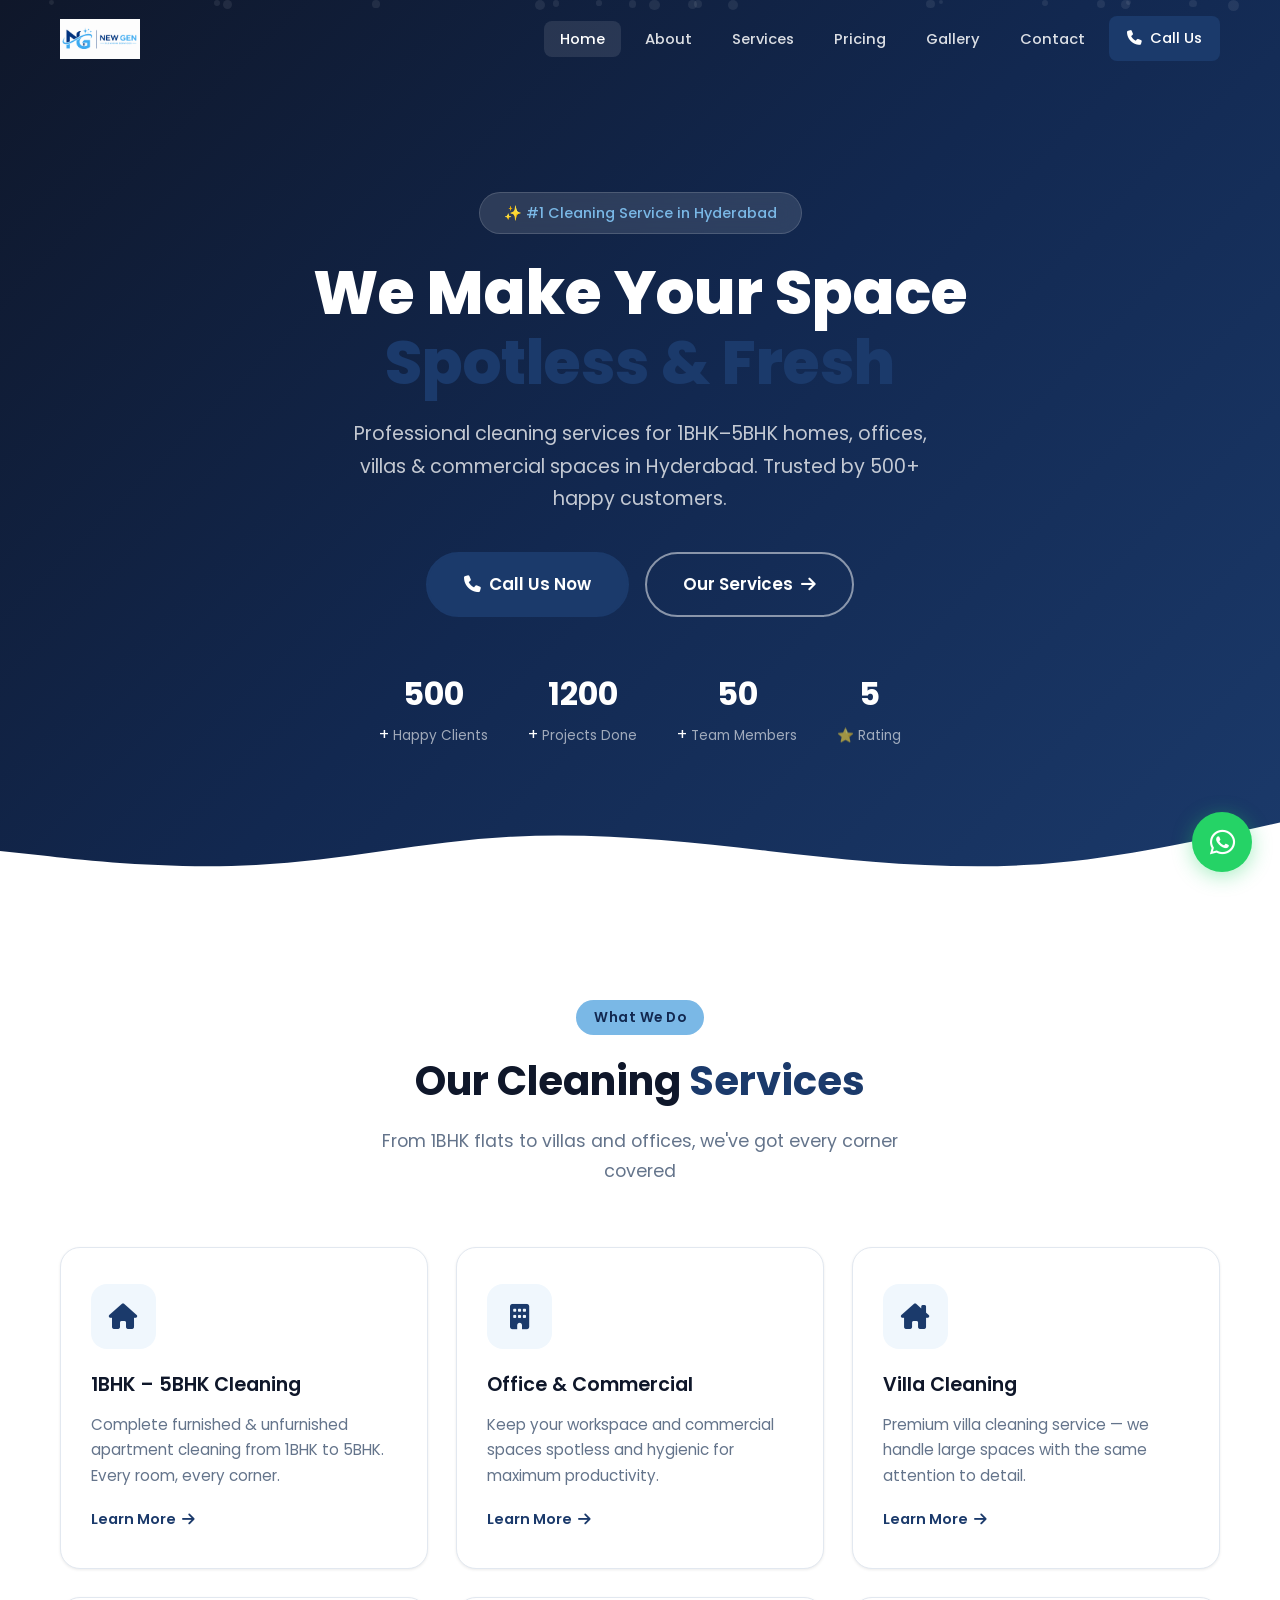
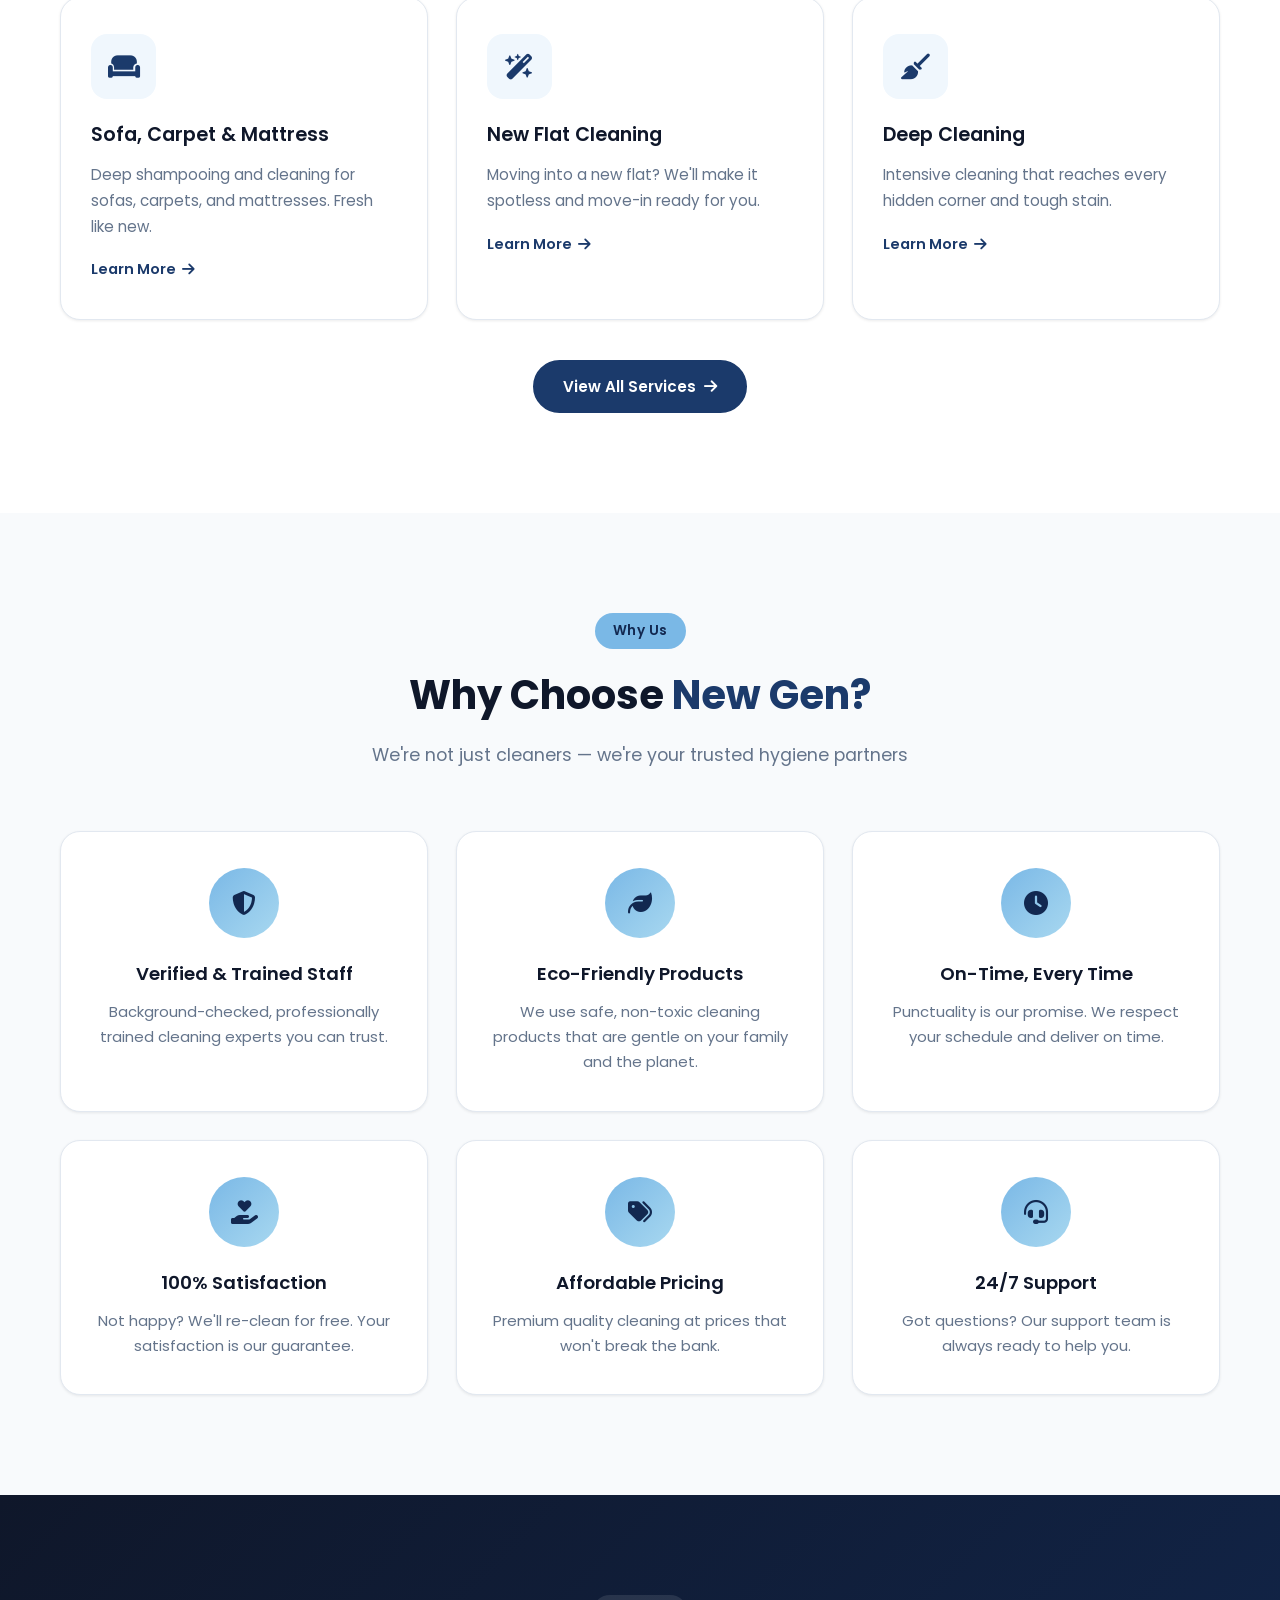
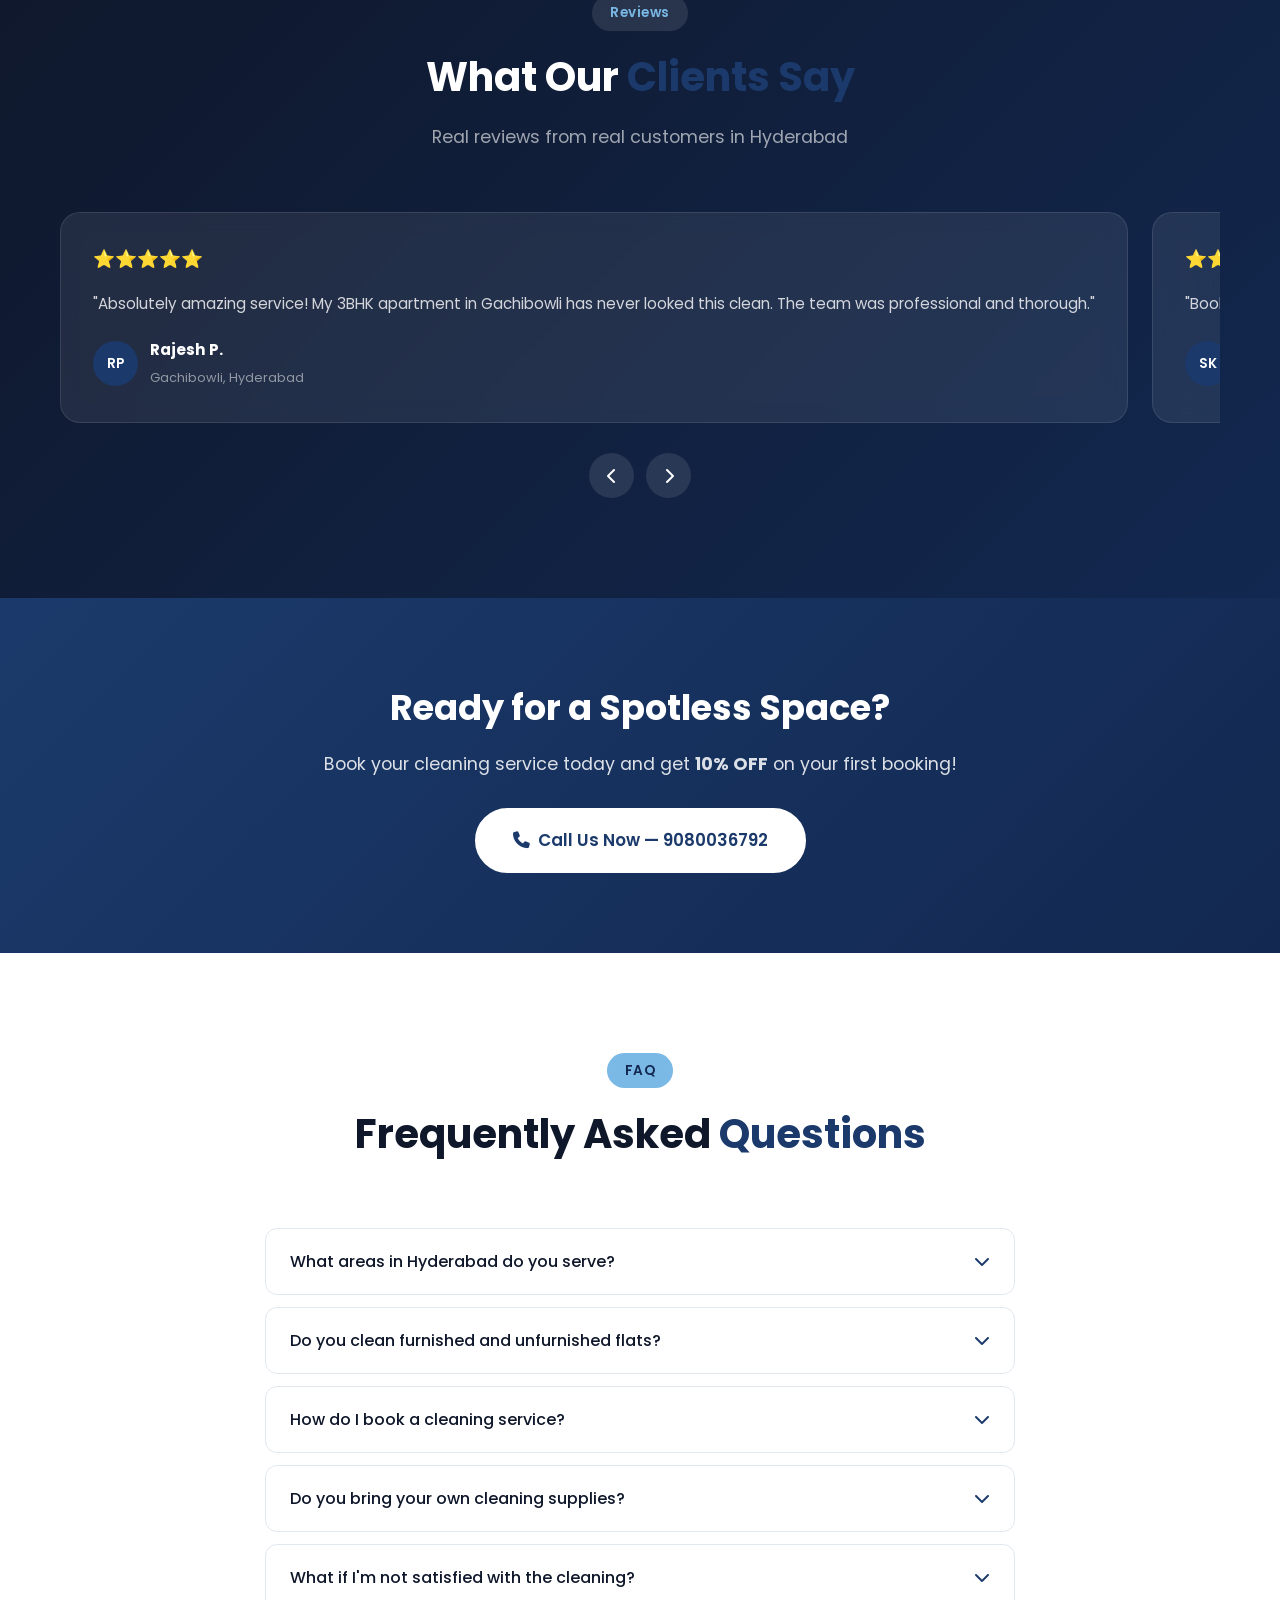
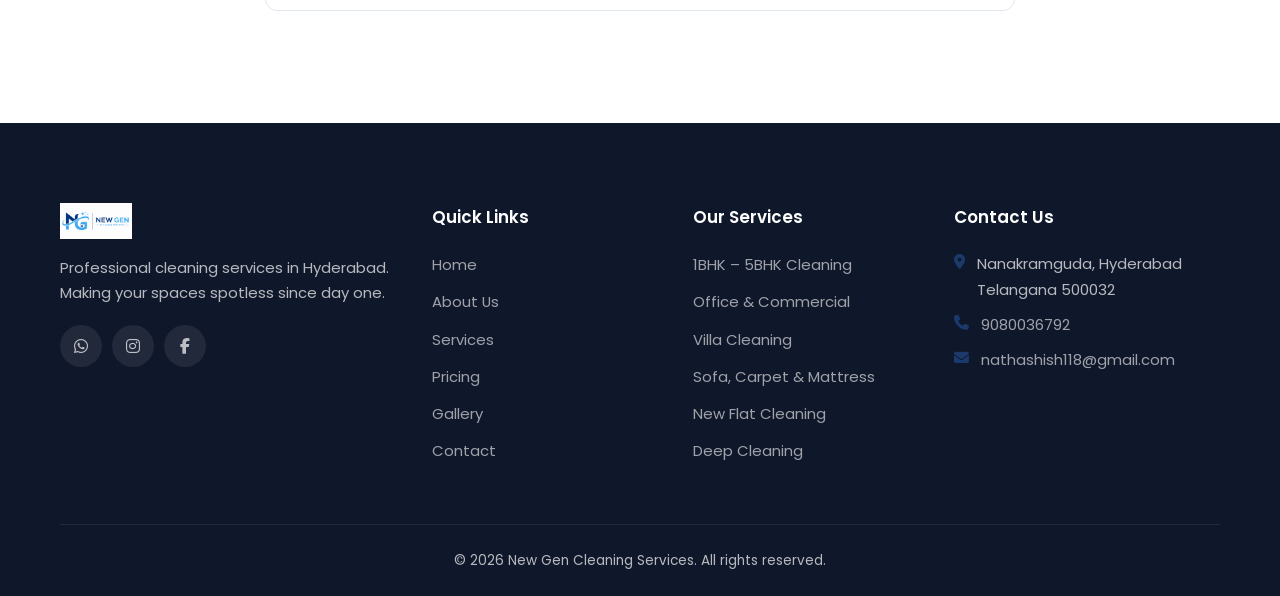
==== commit ba4643d6: "rebrand: update to New Gen Cleaning Services - Replace brand name across all pages (On Time Home -> " ====
--- a/index.html
+++ b/index.html
@@ -4,29 +4,29 @@
     <meta charset="UTF-8">
     <meta name="viewport" content="width=device-width, initial-scale=1.0">
     <meta name="google-site-verification" content="24_GtiYj8ENVlCZCwlo36jen_YjphlPx0ULed3A-d0U" />
-    <link rel="icon" type="image/svg+xml" href="favicon.svg">
-    <title>On Time Home Cleaning Service | Professional Cleaning in Hyderabad</title>
-    <meta name="description" content="On Time Home Cleaning Service - Professional cleaning for 1BHK to 5BHK apartments, villas, offices & commercial spaces in Gachibowli, Nanakramguda, Kondapur, Manikonda, Hyderabad. Call 9080036792.">
-    <meta name="keywords" content="cleaning service hyderabad, home cleaning hyderabad, deep cleaning gachibowli, office cleaning nanakramguda, sofa cleaning hyderabad, carpet cleaning hyderabad, mattress cleaning, villa cleaning hyderabad, flat cleaning kondapur, manikonda cleaning service, 1bhk cleaning, 2bhk cleaning, 3bhk cleaning, move in cleaning hyderabad, commercial cleaning hyderabad">
-    <meta name="author" content="On Time Home Cleaning Service">
+    <link rel="icon" type="image/png" href="assets/images/branding/favicon.png">
+    <title>New Gen Cleaning Services | Professional Cleaning in Hyderabad</title>
+    <meta name="description" content="New Gen Cleaning Services - Professional cleaning for 1BHK to 5BHK apartments, villas, offices & commercial spaces in Gachibowli, Nanakramguda, Kondapur, Manikonda, Hyderabad. Call 9080036792.">
+    <meta name="keywords" content="cleaning service hyderabad, home cleaning hyderabad, deep cleaning gachibowli, office cleaning nanakramguda, sofa cleaning hyderabad, carpet cleaning hyderabad, mattress cleaning, villa cleaning hyderabad, flat cleaning kondapur, manikonda cleaning service, 1bhk cleaning, 2bhk cleaning, 3bhk cleaning, move in cleaning hyderabad, commercial cleaning hyderabad, new gen cleaning">
+    <meta name="author" content="New Gen Cleaning Services">
     <meta name="robots" content="index, follow">
-    <link rel="canonical" href="https://dream-debugger-dev.github.io/On-Time-Home-Cleaning-Service/">
+    <link rel="canonical" href="https://dream-debugger-dev.github.io/New-Gen-Cleaning-Services/">
 
     <!-- Open Graph (Facebook/WhatsApp sharing) -->
-    <meta property="og:title" content="On Time Home Cleaning Service | Hyderabad">
+    <meta property="og:title" content="New Gen Cleaning Services | Hyderabad">
     <meta property="og:description" content="Professional cleaning for homes, offices, villas & commercial spaces in Hyderabad. 1BHK-5BHK, sofa, carpet, mattress cleaning. Call 9080036792.">
     <meta property="og:type" content="website">
-    <meta property="og:url" content="https://dream-debugger-dev.github.io/On-Time-Home-Cleaning-Service/">
-    <meta property="og:image" content="https://dream-debugger-dev.github.io/On-Time-Home-Cleaning-Service/assets/images/team/team.jpeg">
+    <meta property="og:url" content="https://dream-debugger-dev.github.io/New-Gen-Cleaning-Services/">
+    <meta property="og:image" content="https://dream-debugger-dev.github.io/New-Gen-Cleaning-Services/assets/images/branding/landscape_logo.png">
 
     <!-- Schema.org Structured Data for Google -->
     <script type="application/ld+json">
     {
         "@context": "https://schema.org",
         "@type": "LocalBusiness",
-        "name": "On Time Home Cleaning Service",
+        "name": "New Gen Cleaning Services",
         "description": "Professional cleaning services for homes, offices, villas and commercial spaces in Hyderabad",
-        "url": "https://dream-debugger-dev.github.io/On-Time-Home-Cleaning-Service/",
+        "url": "https://dream-debugger-dev.github.io/New-Gen-Cleaning-Services/",
         "telephone": "+919080036792",
         "email": "nathashish118@gmail.com",
         "address": {
@@ -57,8 +57,7 @@
     <nav class="navbar" id="navbar">
         <div class="container nav-container">
             <a href="index.html" class="logo">
-                <span class="logo-icon"><i class="fas fa-spray-can-sparkles"></i></span>
-                <span class="logo-text">On Time <span class="highlight">Home</span></span>
+                <img src="assets/images/branding/landscape_logo.png" alt="New Gen Cleaning Services" class="logo-img">
             </a>
             <button class="nav-toggle" id="navToggle" aria-label="Toggle navigation">
                 <span></span><span></span><span></span>
@@ -156,7 +155,7 @@
         <div class="container">
             <div class="section-header scroll-reveal">
                 <span class="section-tag">Why Us</span>
-                <h2>Why Choose <span class="highlight">On Time Home?</span></h2>
+                <h2>Why Choose <span class="highlight">New Gen?</span></h2>
                 <p>We're not just cleaners — we're your trusted hygiene partners</p>
             </div>
             <div class="why-grid">
@@ -230,7 +229,7 @@
                     </div>
                     <div class="testimonial-card">
                         <div class="stars">⭐⭐⭐⭐⭐</div>
-                        <p>"Got my new flat cleaned before moving in. The place was sparkling! Great team from On Time Home."</p>
+                        <p>"Got my new flat cleaned before moving in. The place was sparkling! Great team from New Gen."</p>
                         <div class="testimonial-author">
                             <div class="author-avatar">PD</div>
                             <div><strong>Priya D.</strong><span>Manikonda, Hyderabad</span></div>
@@ -294,8 +293,7 @@
             <div class="footer-grid">
                 <div class="footer-col">
                     <div class="footer-logo">
-                        <span class="logo-icon"><i class="fas fa-spray-can-sparkles"></i></span>
-                        <span class="logo-text">On Time <span class="highlight">Home</span></span>
+                        <img src="assets/images/branding/landscape_logo.png" alt="New Gen Cleaning Services" class="logo-img">
                     </div>
                     <p>Professional cleaning services in Hyderabad. Making your spaces spotless since day one.</p>
                     <div class="social-links">
@@ -336,7 +334,7 @@
                 </div>
             </div>
             <div class="footer-bottom">
-                <p>&copy; 2026 On Time Home Cleaning Service. All rights reserved.</p>
+                <p>&copy; 2026 New Gen Cleaning Services. All rights reserved.</p>
             </div>
         </div>
     </footer>
--- a/assets/css/style.css
+++ b/assets/css/style.css
@@ -1,12 +1,12 @@
 /* ===== VARIABLES ===== */
 :root {
-    --primary: #0d9488;
-    --primary-dark: #0f766e;
-    --primary-light: #99f6e4;
+    --primary: #1b3a6b;
+    --primary-dark: #122850;
+    --primary-light: #7ab8e6;
     --secondary: #1e293b;
-    --accent: #f59e0b;
+    --accent: #a8d8f0;
     --white: #ffffff;
-    --light: #f0fdfa;
+    --light: #f0f7fd;
     --gray-50: #f8fafc;
     --gray-100: #f1f5f9;
     --gray-200: #e2e8f0;
@@ -46,7 +46,7 @@
 /* ===== BUTTONS ===== */
 .btn { display: inline-flex; align-items: center; gap: 8px; padding: 12px 28px; border-radius: 50px; font-weight: 600; font-size: 0.95rem; transition: var(--transition); border: 2px solid transparent; }
 .btn-primary { background: var(--primary); color: var(--white); border-color: var(--primary); }
-.btn-primary:hover { background: var(--primary-dark); border-color: var(--primary-dark); transform: translateY(-2px); box-shadow: 0 8px 25px rgba(13,148,136,0.35); }
+.btn-primary:hover { background: var(--primary-dark); border-color: var(--primary-dark); transform: translateY(-2px); box-shadow: 0 8px 25px rgba(27,58,107,0.35); }
 .btn-outline { background: transparent; color: var(--white); border-color: rgba(255,255,255,0.5); }
 .btn-outline:hover { background: var(--white); color: var(--primary); border-color: var(--white); }
 .btn-white { background: var(--white); color: var(--primary); border-color: var(--white); }
@@ -72,7 +72,7 @@
 .navbar.scrolled .nav-toggle span { background: var(--gray-900); }
 
 /* ===== HERO ===== */
-.hero { position: relative; min-height: 100vh; display: flex; align-items: center; background: linear-gradient(135deg, #0f172a 0%, #134e4a 50%, #0d9488 100%); overflow: hidden; }
+.hero { position: relative; min-height: 100vh; display: flex; align-items: center; background: linear-gradient(135deg, #0f172a 0%, #122850 50%, #1b3a6b 100%); overflow: hidden; }
 .hero-overlay { position: absolute; inset: 0; background: url('https://images.unsplash.com/photo-1600585154340-be6161a56a0c?w=1920&q=80') center/cover; opacity: 0.18; }
 .hero-particles { position: absolute; inset: 0; pointer-events: none; }
 .hero-content { position: relative; z-index: 2; text-align: center; padding: 120px 0 80px; }
@@ -105,12 +105,12 @@
 .why-grid { display: grid; grid-template-columns: repeat(auto-fit, minmax(320px, 1fr)); gap: 28px; }
 .why-card { background: var(--white); border-radius: var(--radius-lg); padding: 36px 30px; text-align: center; box-shadow: var(--shadow-sm); border: 1px solid var(--gray-200); transition: var(--transition); }
 .why-card:hover { transform: translateY(-6px); box-shadow: var(--shadow-md); }
-.why-icon { width: 70px; height: 70px; border-radius: 50%; background: linear-gradient(135deg, var(--primary-light), #ccfbf1); display: flex; align-items: center; justify-content: center; font-size: 1.5rem; color: var(--primary-dark); margin: 0 auto 20px; }
+.why-icon { width: 70px; height: 70px; border-radius: 50%; background: linear-gradient(135deg, var(--primary-light), var(--accent)); display: flex; align-items: center; justify-content: center; font-size: 1.5rem; color: var(--primary-dark); margin: 0 auto 20px; }
 .why-card h3 { font-size: 1.15rem; font-weight: 600; color: var(--gray-900); margin-bottom: 10px; }
 .why-card p { color: var(--gray-500); font-size: 0.93rem; }
 
 /* ===== TESTIMONIALS ===== */
-.testimonials { background: linear-gradient(135deg, #0f172a, #134e4a); }
+.testimonials { background: linear-gradient(135deg, #0f172a, #122850); }
 .testimonials .section-tag { background: rgba(255,255,255,0.1); color: var(--primary-light); }
 .testimonials .section-header h2 { color: var(--white); }
 .testimonials .section-header p { color: rgba(255,255,255,0.6); }
@@ -136,7 +136,7 @@
 .faq-section { background: var(--white); }
 .faq-list { max-width: 750px; margin: 0 auto; }
 .faq-item { border: 1px solid var(--gray-200); border-radius: var(--radius); margin-bottom: 12px; overflow: hidden; transition: var(--transition); }
-.faq-item.active { border-color: var(--primary-light); box-shadow: 0 4px 15px rgba(13,148,136,0.1); }
+.faq-item.active { border-color: var(--primary-light); box-shadow: 0 4px 15px rgba(27,58,107,0.1); }
 .faq-question { width: 100%; padding: 20px 24px; display: flex; justify-content: space-between; align-items: center; font-size: 1rem; font-weight: 500; color: var(--gray-900); text-align: left; transition: var(--transition); }
 .faq-question i { color: var(--primary); transition: transform 0.3s ease; }
 .faq-item.active .faq-question i { transform: rotate(180deg); }
@@ -166,8 +166,13 @@
 .whatsapp-float:hover { transform: scale(1.1); }
 @keyframes pulse-whatsapp { 0%, 100% { box-shadow: 0 4px 20px rgba(37,211,102,0.4); } 50% { box-shadow: 0 4px 30px rgba(37,211,102,0.6); } }
 
+/* ===== LOGO IMAGE ===== */
+.logo-img { height: 40px; width: auto; }
+.navbar.scrolled .logo-img { height: 36px; }
+.footer-logo .logo-img { height: 36px; }
+
 /* ===== PAGE HEADERS (for inner pages) ===== */
-.page-header { background: linear-gradient(135deg, #0f172a 0%, #134e4a 50%, #0d9488 100%); padding: 140px 0 80px; text-align: center; position: relative; }
+.page-header { background: linear-gradient(135deg, #0f172a 0%, #122850 50%, #1b3a6b 100%); padding: 140px 0 80px; text-align: center; position: relative; }
 .page-header h1 { font-size: 2.8rem; font-weight: 700; color: var(--white); margin-bottom: 12px; }
 .page-header p { color: rgba(255,255,255,0.7); font-size: 1.1rem; }
 .breadcrumb { display: flex; justify-content: center; gap: 8px; margin-top: 16px; font-size: 0.9rem; color: rgba(255,255,255,0.5); }
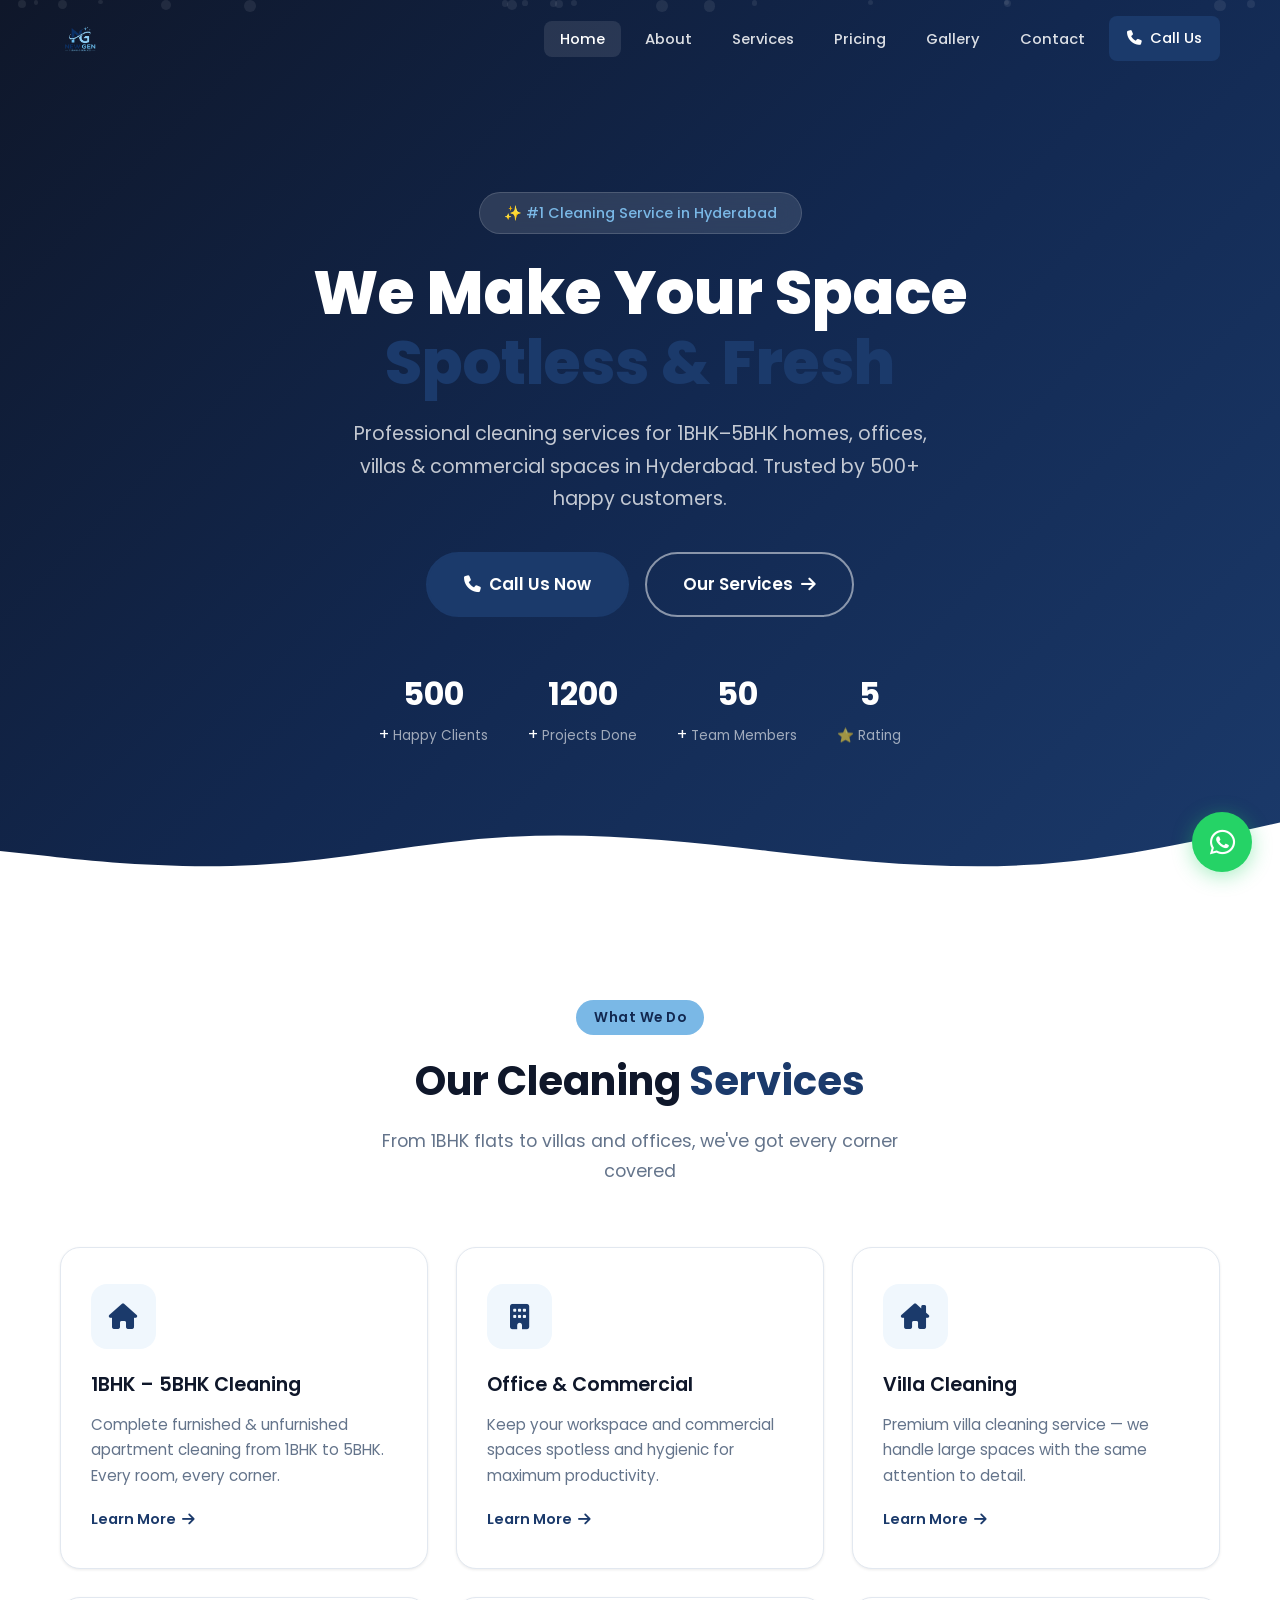
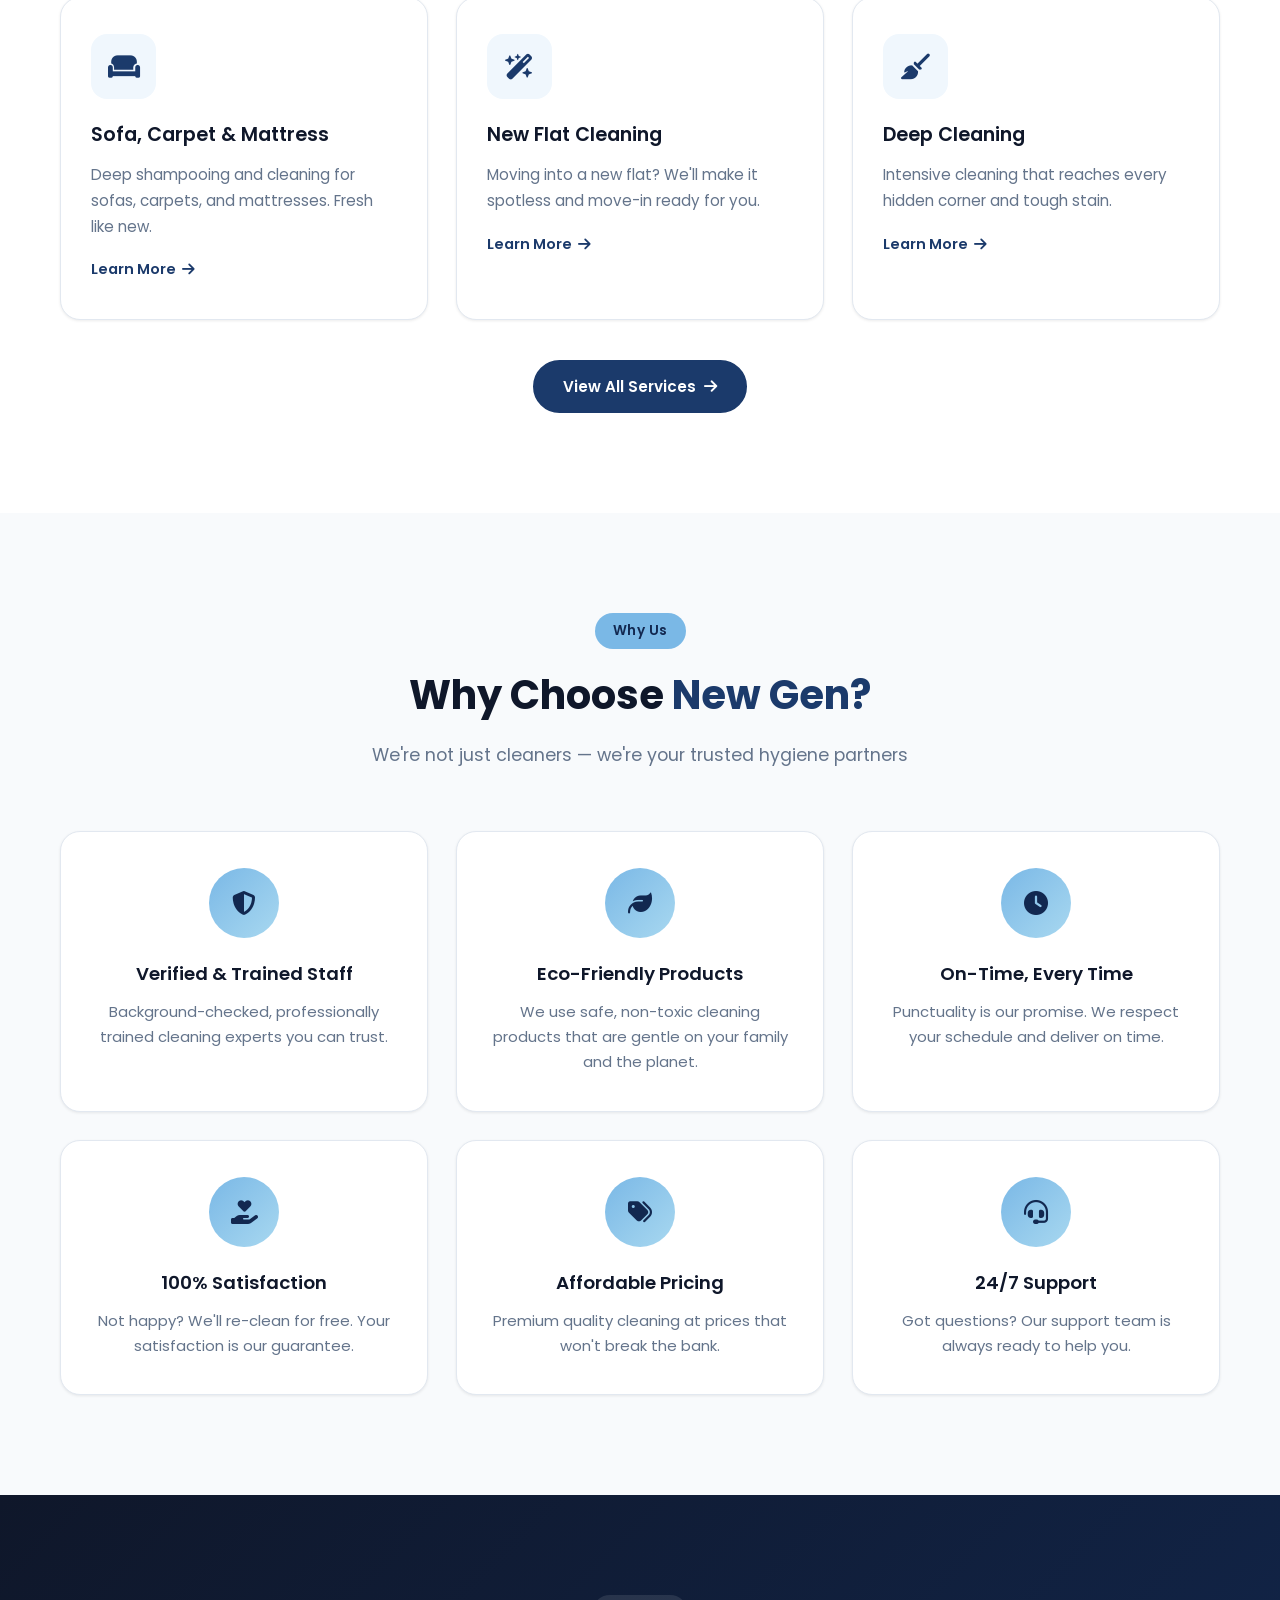
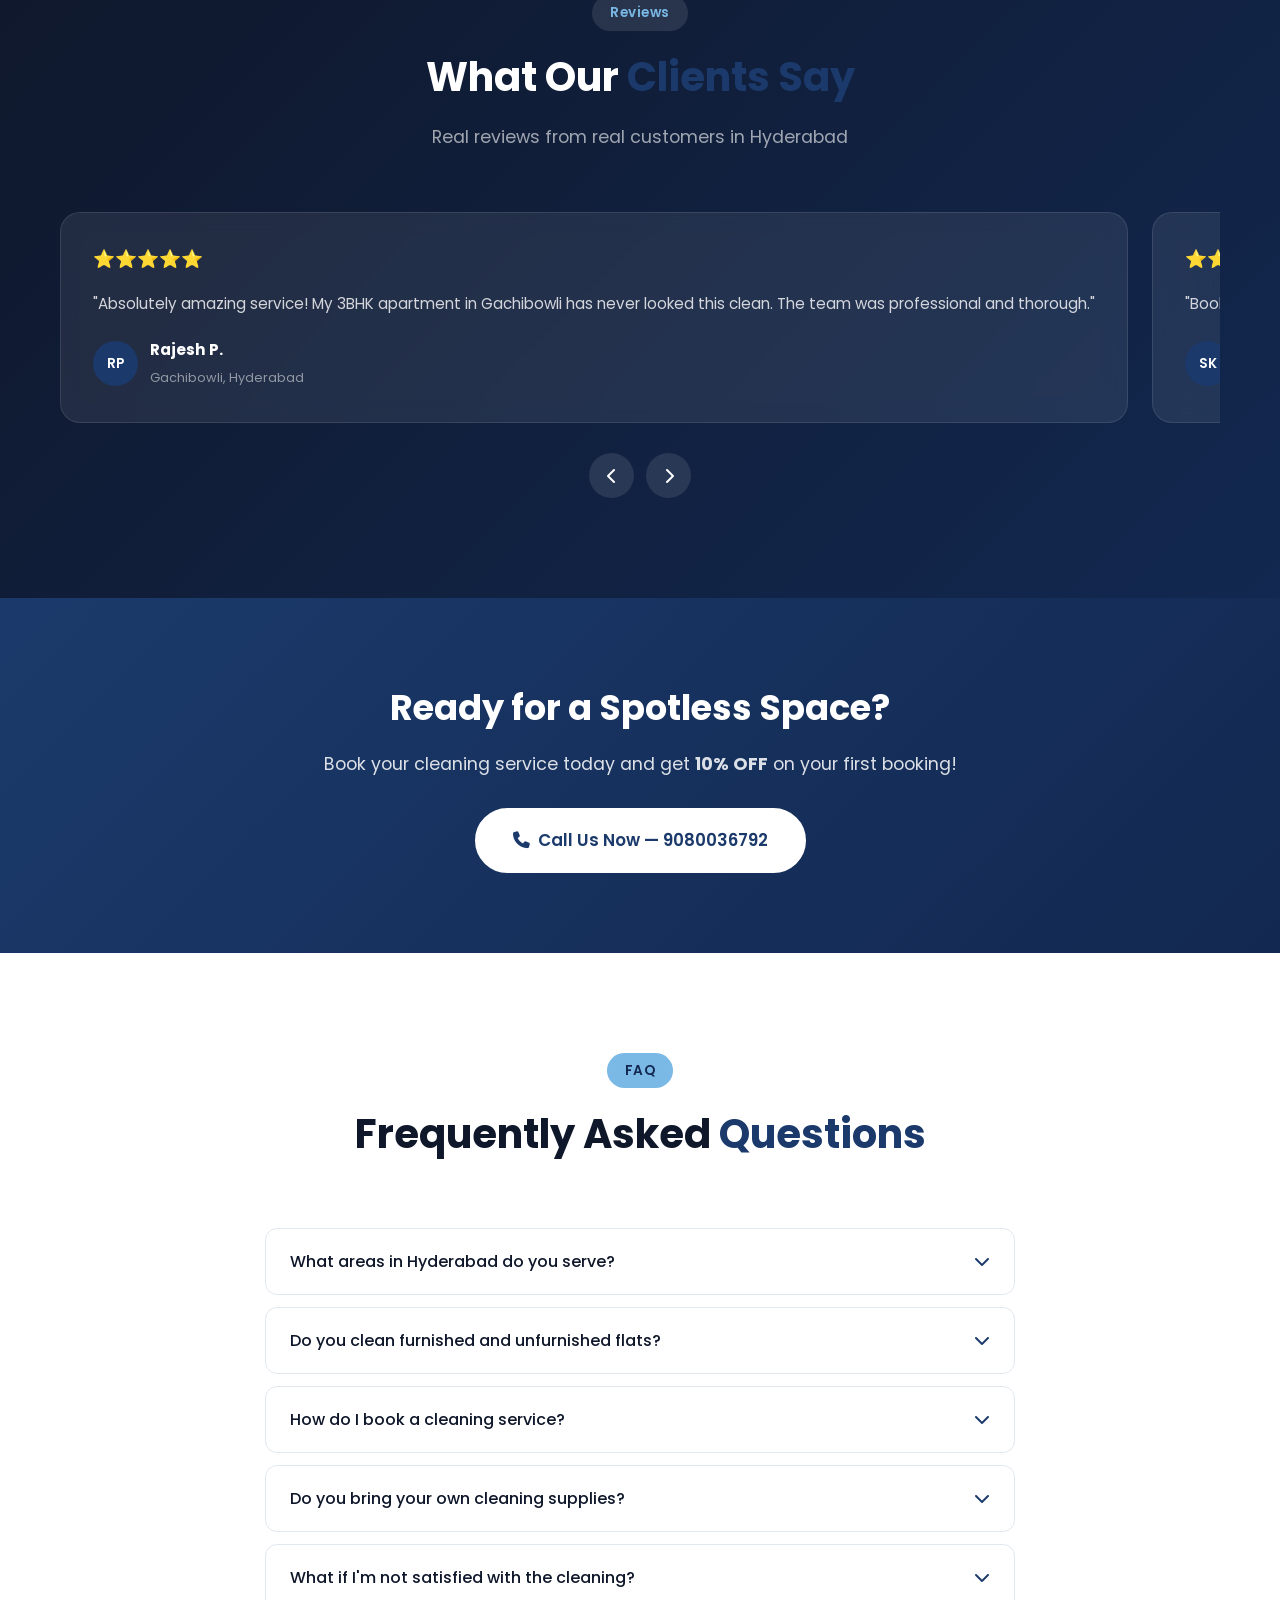
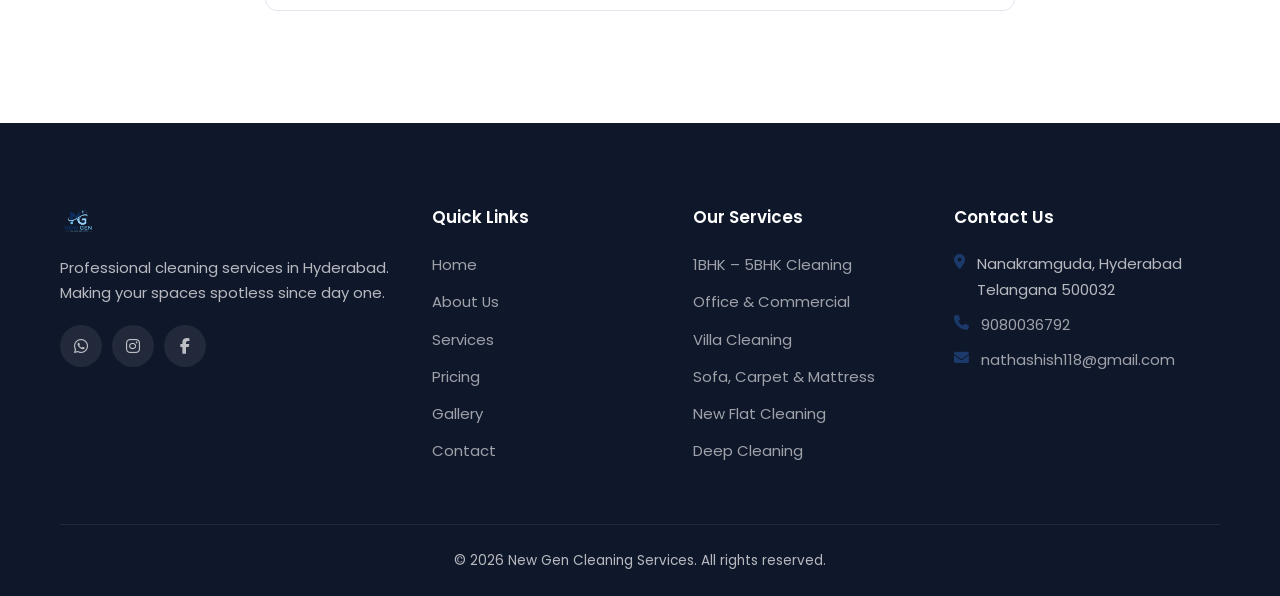
==== commit b01507ca: "fix: use transparent logo for better navbar appearance" ====
--- a/index.html
+++ b/index.html
@@ -17,7 +17,7 @@
     <meta property="og:description" content="Professional cleaning for homes, offices, villas & commercial spaces in Hyderabad. 1BHK-5BHK, sofa, carpet, mattress cleaning. Call 9080036792.">
     <meta property="og:type" content="website">
     <meta property="og:url" content="https://dream-debugger-dev.github.io/New-Gen-Cleaning-Services/">
-    <meta property="og:image" content="https://dream-debugger-dev.github.io/New-Gen-Cleaning-Services/assets/images/branding/landscape_logo.png">
+    <meta property="og:image" content="https://dream-debugger-dev.github.io/New-Gen-Cleaning-Services/assets/images/branding/transparent_logo.png">
 
     <!-- Schema.org Structured Data for Google -->
     <script type="application/ld+json">
@@ -57,7 +57,7 @@
     <nav class="navbar" id="navbar">
         <div class="container nav-container">
             <a href="index.html" class="logo">
-                <img src="assets/images/branding/landscape_logo.png" alt="New Gen Cleaning Services" class="logo-img">
+                <img src="assets/images/branding/transparent_logo.png" alt="New Gen Cleaning Services" class="logo-img">
             </a>
             <button class="nav-toggle" id="navToggle" aria-label="Toggle navigation">
                 <span></span><span></span><span></span>
@@ -293,7 +293,7 @@
             <div class="footer-grid">
                 <div class="footer-col">
                     <div class="footer-logo">
-                        <img src="assets/images/branding/landscape_logo.png" alt="New Gen Cleaning Services" class="logo-img">
+                        <img src="assets/images/branding/transparent_logo.png" alt="New Gen Cleaning Services" class="logo-img">
                     </div>
                     <p>Professional cleaning services in Hyderabad. Making your spaces spotless since day one.</p>
                     <div class="social-links">
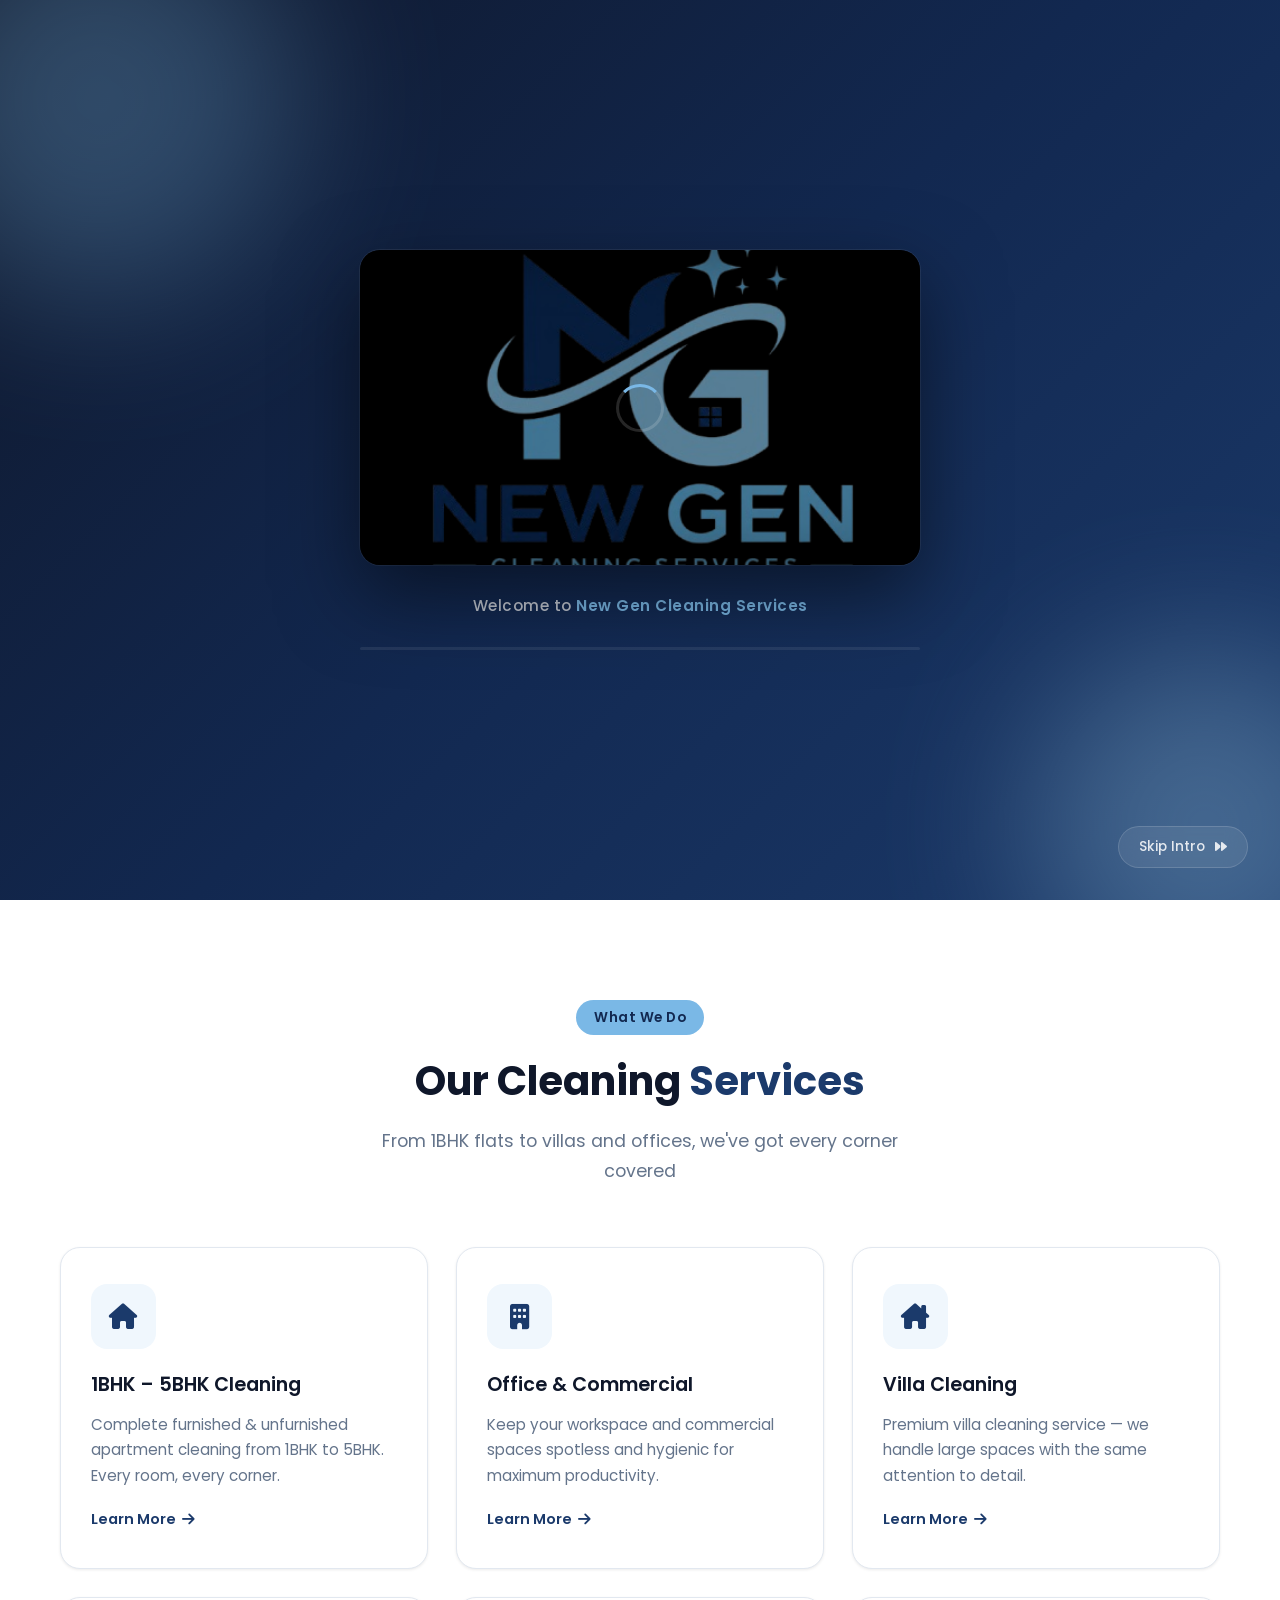
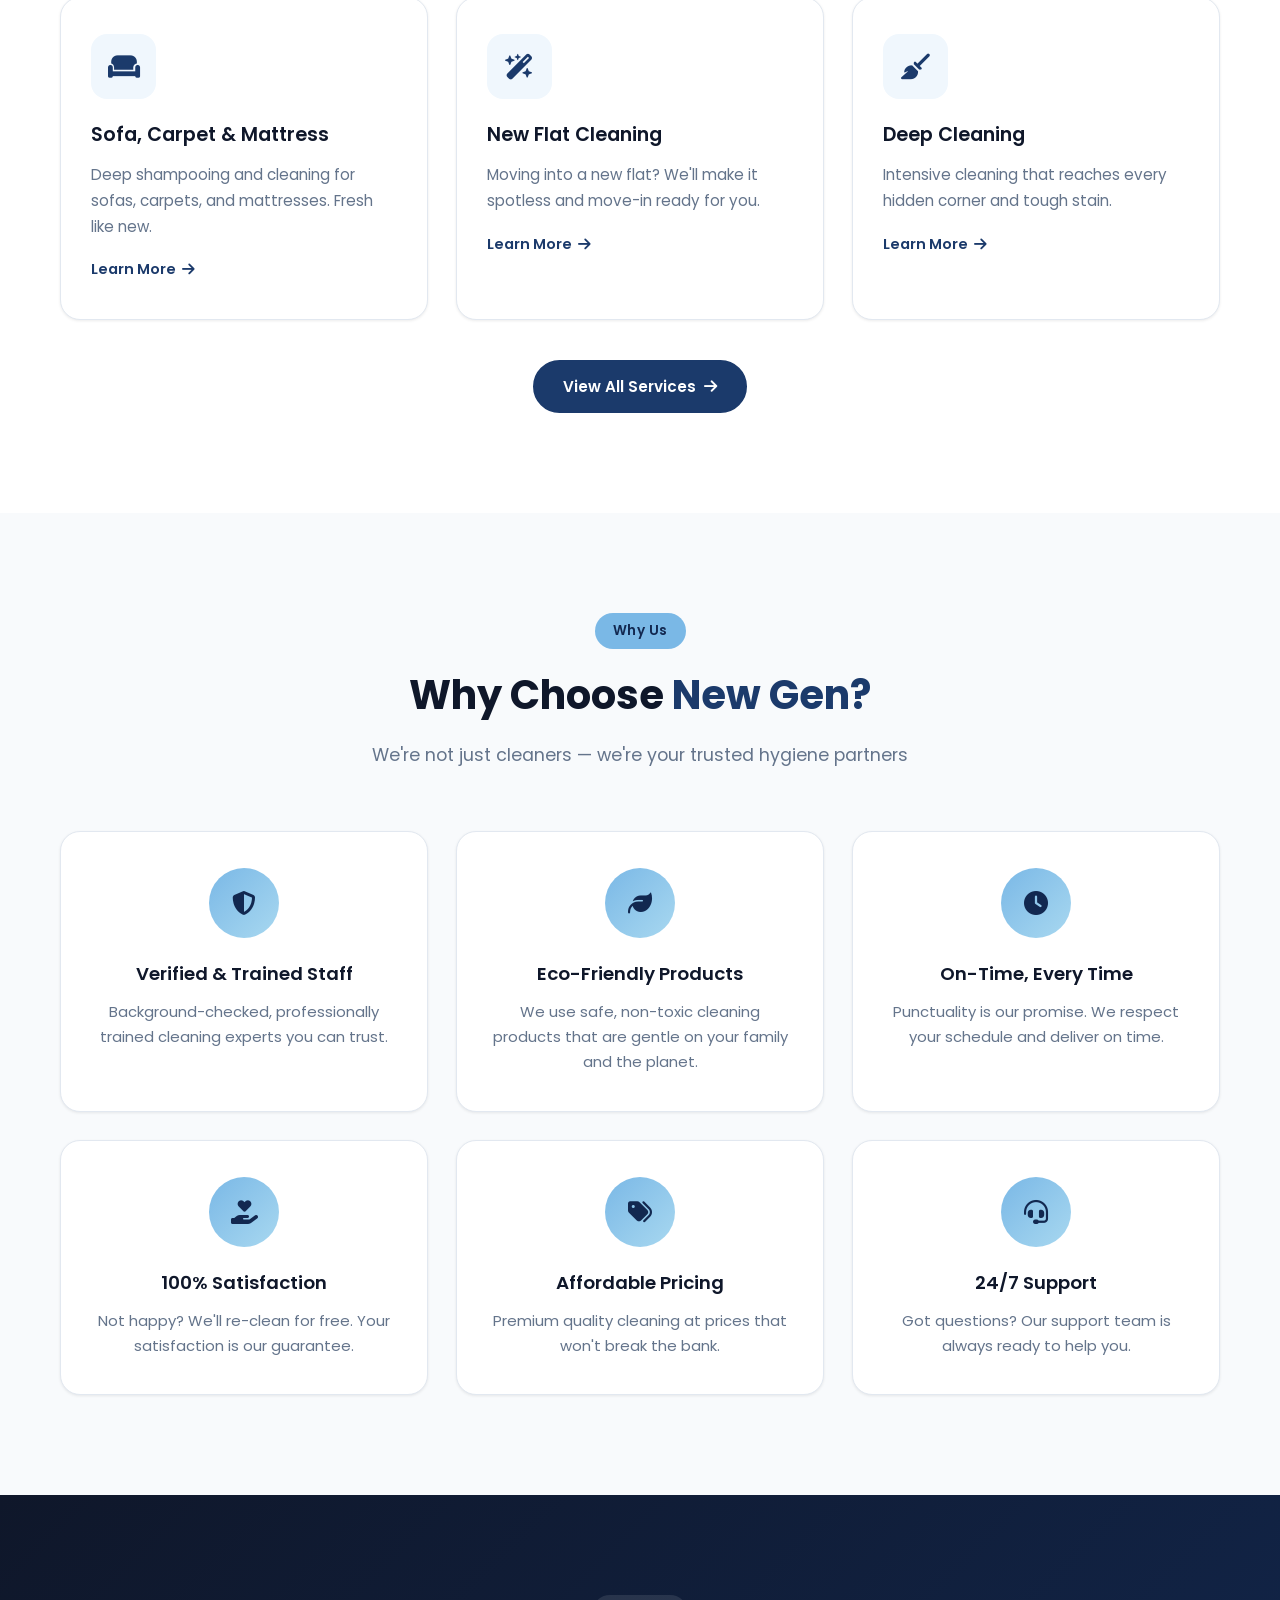
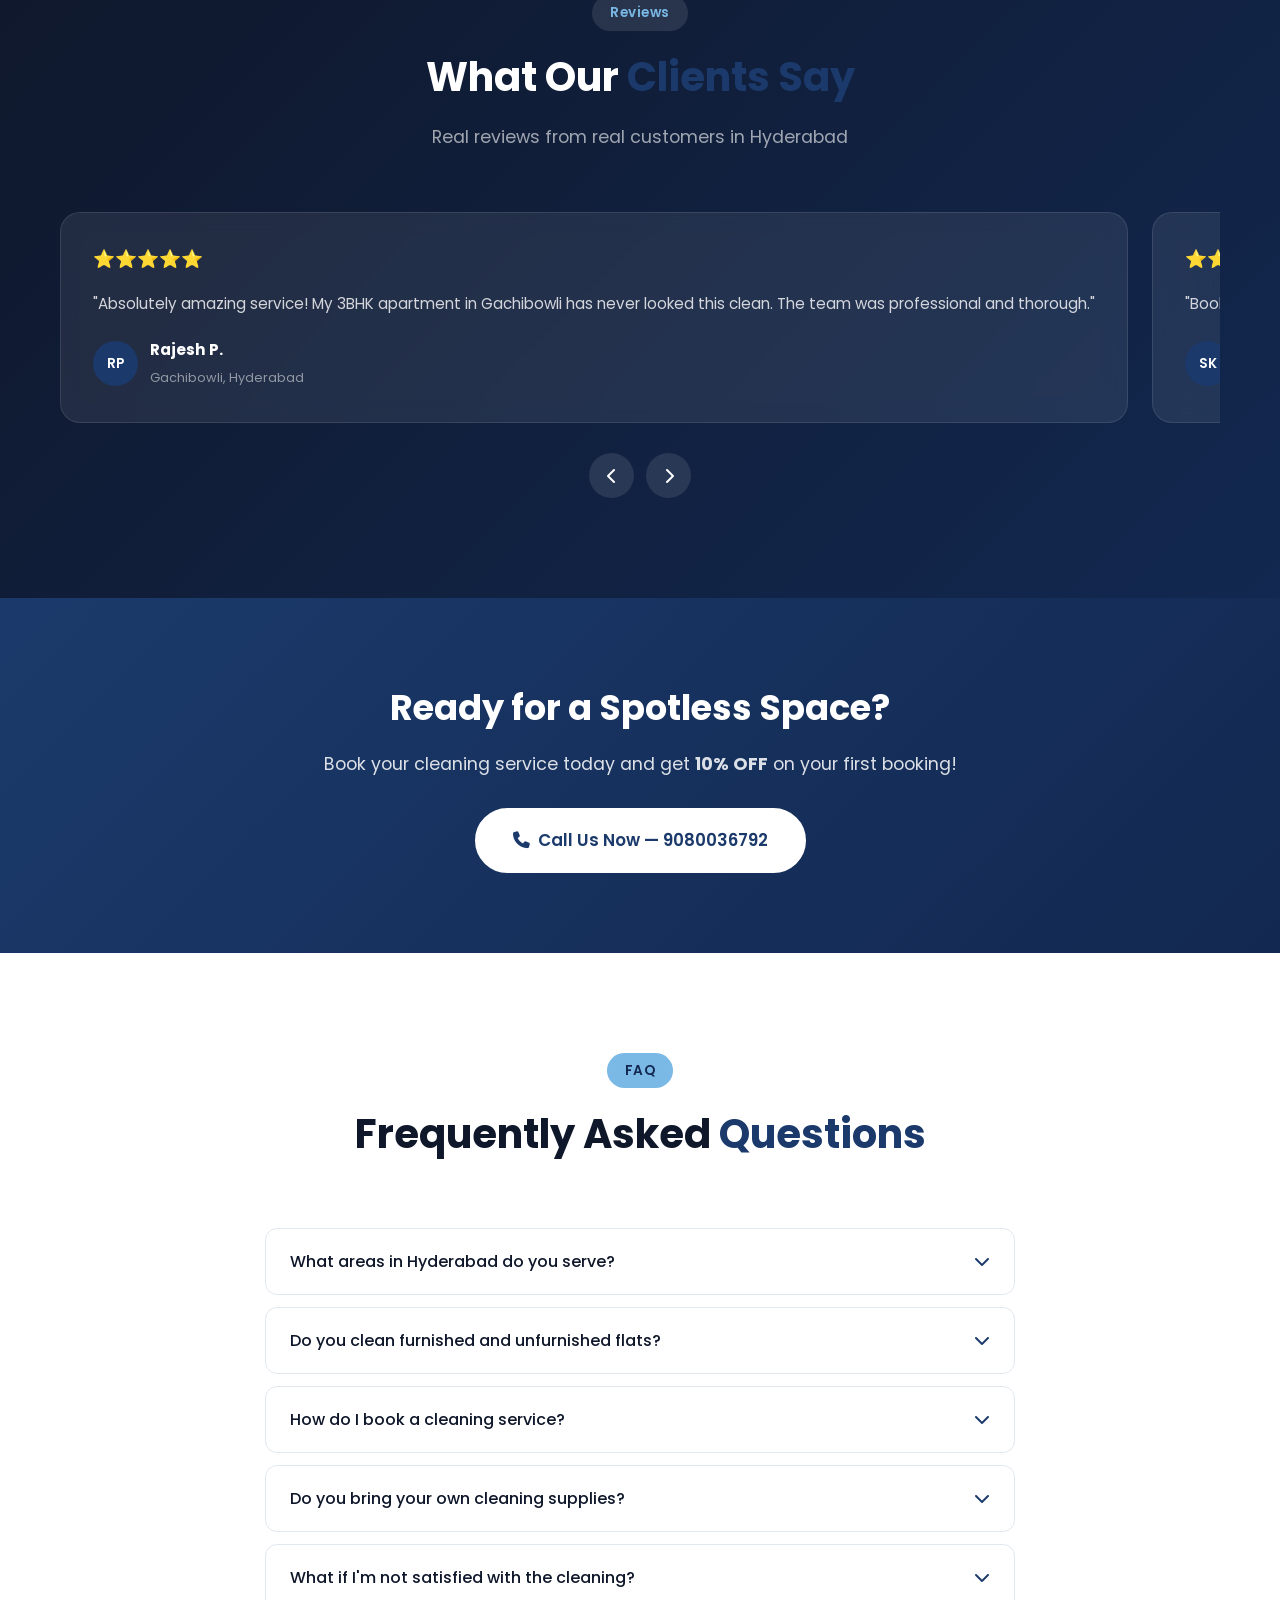
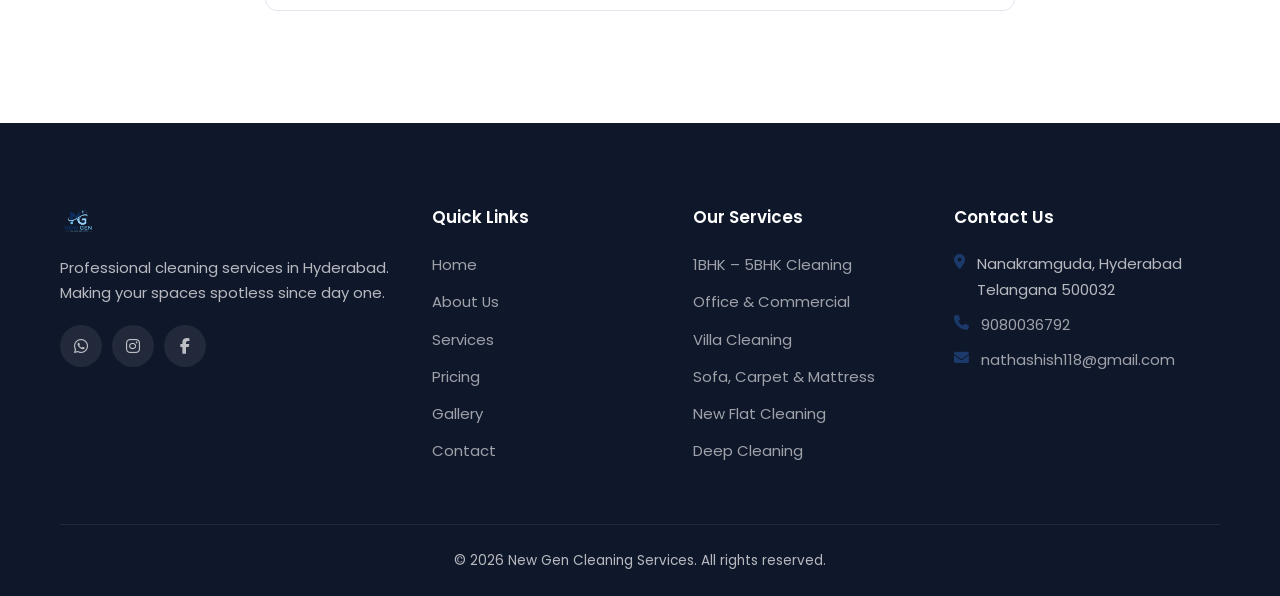
==== commit 4c5d5fc1: "feat: add professional splash screen with brand intro video - Cinematic dark gradient background wit" ====
--- a/index.html
+++ b/index.html
@@ -53,6 +53,25 @@
     <link href="https://fonts.googleapis.com/css2?family=Poppins:wght@300;400;500;600;700;800&display=swap" rel="stylesheet">
 </head>
 <body>
+    <!-- Splash Screen -->
+    <div class="splash-screen" id="splashScreen" role="dialog" aria-label="Welcome">
+        <div class="splash-content">
+            <div class="splash-video-wrap">
+                <video id="splashVideo" muted playsinline preload="auto" poster="assets/images/branding/transparent_logo.png">
+                    <source src="assets/images/branding/brand_intro.mp4" type="video/mp4">
+                </video>
+                <div class="splash-loader" id="splashLoader">
+                    <div class="splash-loader-spinner"></div>
+                </div>
+            </div>
+            <p class="splash-tagline">Welcome to <strong>New Gen Cleaning Services</strong></p>
+            <div class="splash-progress"><div class="splash-progress-bar" id="splashProgress"></div></div>
+        </div>
+        <button class="splash-skip" id="splashSkip" type="button" aria-label="Skip intro">
+            Skip Intro <i class="fas fa-forward"></i>
+        </button>
+    </div>
+
     <!-- Navbar -->
     <nav class="navbar" id="navbar">
         <div class="container nav-container">
@@ -344,6 +363,70 @@
         <i class="fab fa-whatsapp"></i>
     </a>
 
+    <script>
+        // ===== SPLASH SCREEN =====
+        (function() {
+            const splash = document.getElementById('splashScreen');
+            const video = document.getElementById('splashVideo');
+            const loader = document.getElementById('splashLoader');
+            const skipBtn = document.getElementById('splashSkip');
+            const progress = document.getElementById('splashProgress');
+
+            // Show only on first visit per session
+            if (sessionStorage.getItem('splashSeen') === '1') {
+                splash.remove();
+                return;
+            }
+
+            document.body.classList.add('splash-active');
+
+            const MAX_DURATION = 5000; // hard cap so users never wait too long
+            const SKIP_VISIBLE_AFTER = 1200;
+            let dismissed = false;
+
+            function dismiss() {
+                if (dismissed) return;
+                dismissed = true;
+                sessionStorage.setItem('splashSeen', '1');
+                splash.classList.add('hidden');
+                document.body.classList.remove('splash-active');
+                setTimeout(() => splash.remove(), 800);
+            }
+
+            // Hide loader once video has enough data
+            video.addEventListener('loadeddata', () => loader.classList.add('hidden'));
+
+            // Try to play; if blocked, just dismiss after a short delay
+            const playPromise = video.play();
+            if (playPromise !== undefined) {
+                playPromise.catch(() => {
+                    setTimeout(dismiss, 1500);
+                });
+            }
+
+            // Animate progress bar based on video time
+            video.addEventListener('timeupdate', () => {
+                if (video.duration && isFinite(video.duration)) {
+                    progress.style.width = (video.currentTime / video.duration * 100) + '%';
+                }
+            });
+
+            // Dismiss when video finishes
+            video.addEventListener('ended', dismiss);
+
+            // Hard cap fallback
+            const hardCap = setTimeout(dismiss, MAX_DURATION);
+
+            // Reveal skip button after a moment
+            setTimeout(() => skipBtn.classList.add('visible'), SKIP_VISIBLE_AFTER);
+
+            // Skip on click or Escape
+            skipBtn.addEventListener('click', () => { clearTimeout(hardCap); dismiss(); });
+            document.addEventListener('keydown', (e) => {
+                if (e.key === 'Escape' && !dismissed) { clearTimeout(hardCap); dismiss(); }
+            });
+        })();
+    </script>
     <script src="assets/js/main.js"></script>
 </body>
 </html>
--- a/assets/css/style.css
+++ b/assets/css/style.css
@@ -308,3 +308,171 @@
 @media (max-width: 480px) {
     .gallery-showcase { grid-template-columns: 1fr; }
 }
+
+
+/* ===== SPLASH SCREEN ===== */
+.splash-screen {
+    position: fixed;
+    inset: 0;
+    z-index: 99999;
+    background: linear-gradient(135deg, #0f172a 0%, #122850 50%, #1b3a6b 100%);
+    display: flex;
+    flex-direction: column;
+    align-items: center;
+    justify-content: center;
+    overflow: hidden;
+    transition: opacity 0.8s ease, visibility 0.8s ease;
+}
+.splash-screen.hidden {
+    opacity: 0;
+    visibility: hidden;
+    pointer-events: none;
+}
+.splash-screen::before,
+.splash-screen::after {
+    content: '';
+    position: absolute;
+    border-radius: 50%;
+    filter: blur(80px);
+    opacity: 0.3;
+    pointer-events: none;
+}
+.splash-screen::before {
+    width: 400px;
+    height: 400px;
+    background: var(--primary-light);
+    top: -100px;
+    left: -100px;
+    animation: splashGlow 6s ease-in-out infinite alternate;
+}
+.splash-screen::after {
+    width: 350px;
+    height: 350px;
+    background: var(--accent);
+    bottom: -100px;
+    right: -100px;
+    animation: splashGlow 7s ease-in-out infinite alternate-reverse;
+}
+@keyframes splashGlow {
+    from { transform: translate(0, 0) scale(1); }
+    to { transform: translate(40px, 40px) scale(1.15); }
+}
+
+.splash-content {
+    position: relative;
+    z-index: 2;
+    display: flex;
+    flex-direction: column;
+    align-items: center;
+    gap: 28px;
+    max-width: 90%;
+    animation: splashFadeIn 0.6s ease forwards;
+}
+@keyframes splashFadeIn {
+    from { opacity: 0; transform: translateY(20px); }
+    to { opacity: 1; transform: translateY(0); }
+}
+
+.splash-video-wrap {
+    position: relative;
+    width: min(560px, 86vw);
+    aspect-ratio: 16 / 9;
+    border-radius: 20px;
+    overflow: hidden;
+    box-shadow: 0 30px 80px rgba(0,0,0,0.5), 0 0 0 1px rgba(255,255,255,0.08);
+    background: #000;
+}
+.splash-video-wrap video {
+    width: 100%;
+    height: 100%;
+    object-fit: cover;
+    display: block;
+}
+.splash-video-wrap::before {
+    content: '';
+    position: absolute;
+    inset: 0;
+    border-radius: 20px;
+    box-shadow: inset 0 0 60px rgba(0,0,0,0.4);
+    pointer-events: none;
+    z-index: 2;
+}
+
+.splash-loader {
+    position: absolute;
+    inset: 0;
+    display: flex;
+    align-items: center;
+    justify-content: center;
+    background: rgba(0,0,0,0.4);
+    transition: opacity 0.3s ease;
+    z-index: 3;
+}
+.splash-loader.hidden { opacity: 0; pointer-events: none; }
+.splash-loader-spinner {
+    width: 48px;
+    height: 48px;
+    border: 3px solid rgba(255,255,255,0.15);
+    border-top-color: var(--primary-light);
+    border-radius: 50%;
+    animation: spin 0.8s linear infinite;
+}
+
+.splash-tagline {
+    color: rgba(255,255,255,0.75);
+    font-size: 0.95rem;
+    font-weight: 500;
+    letter-spacing: 0.5px;
+    text-align: center;
+}
+.splash-tagline strong { color: var(--primary-light); font-weight: 600; }
+
+.splash-progress {
+    width: min(560px, 86vw);
+    height: 3px;
+    background: rgba(255,255,255,0.08);
+    border-radius: 50px;
+    overflow: hidden;
+}
+.splash-progress-bar {
+    height: 100%;
+    width: 0;
+    background: linear-gradient(90deg, var(--primary-light), var(--accent));
+    border-radius: 50px;
+    transition: width 0.2s linear;
+}
+
+.splash-skip {
+    position: absolute;
+    bottom: 32px;
+    right: 32px;
+    padding: 10px 20px;
+    background: rgba(255,255,255,0.08);
+    backdrop-filter: blur(10px);
+    border: 1px solid rgba(255,255,255,0.15);
+    color: rgba(255,255,255,0.85);
+    border-radius: 50px;
+    font-size: 0.85rem;
+    font-weight: 500;
+    font-family: inherit;
+    cursor: pointer;
+    transition: var(--transition);
+    opacity: 0;
+    z-index: 3;
+}
+.splash-skip.visible { opacity: 1; }
+.splash-skip:hover {
+    background: rgba(255,255,255,0.15);
+    border-color: rgba(255,255,255,0.25);
+    color: var(--white);
+}
+.splash-skip i { margin-left: 6px; font-size: 0.75rem; }
+
+@media (max-width: 768px) {
+    .splash-skip { bottom: 20px; right: 20px; padding: 8px 16px; font-size: 0.8rem; }
+    .splash-content { gap: 20px; }
+    .splash-tagline { font-size: 0.85rem; }
+}
+
+/* Prevent body scroll while splash is visible */
+body.splash-active { overflow: hidden; }
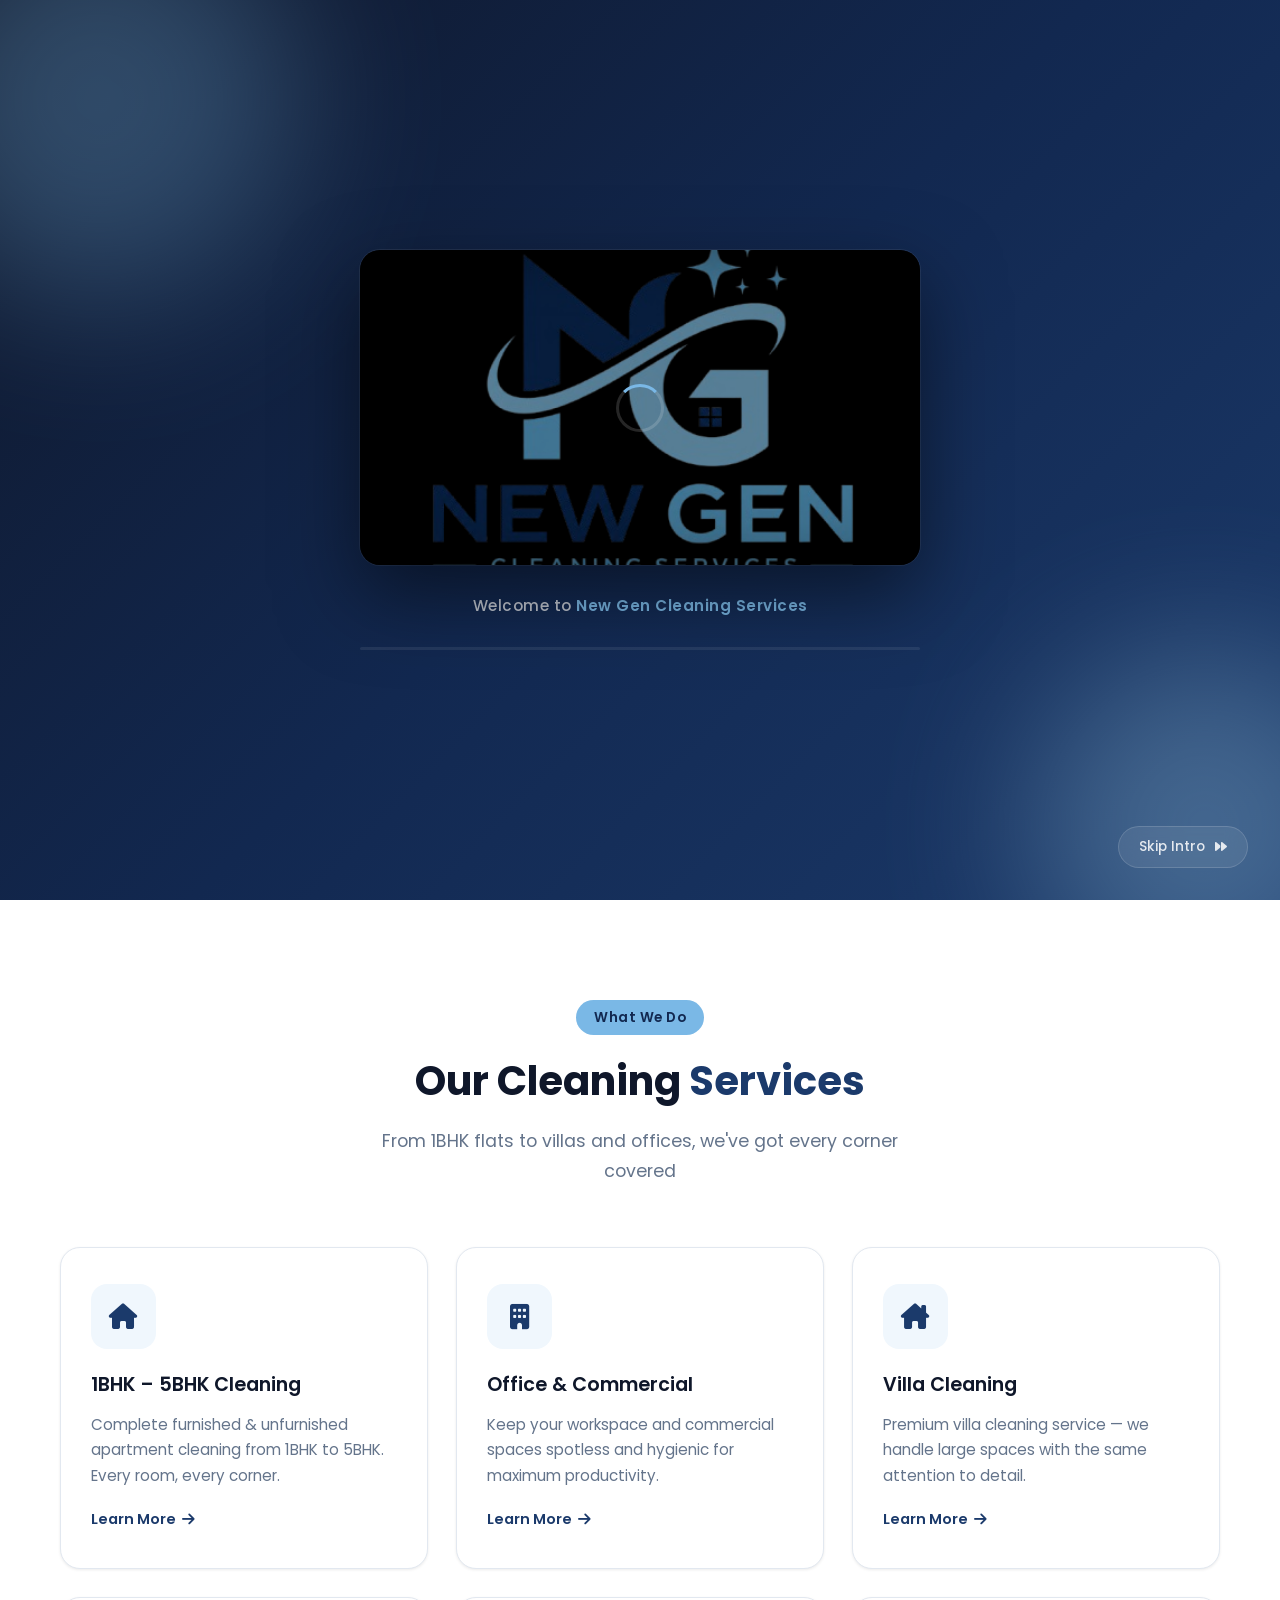
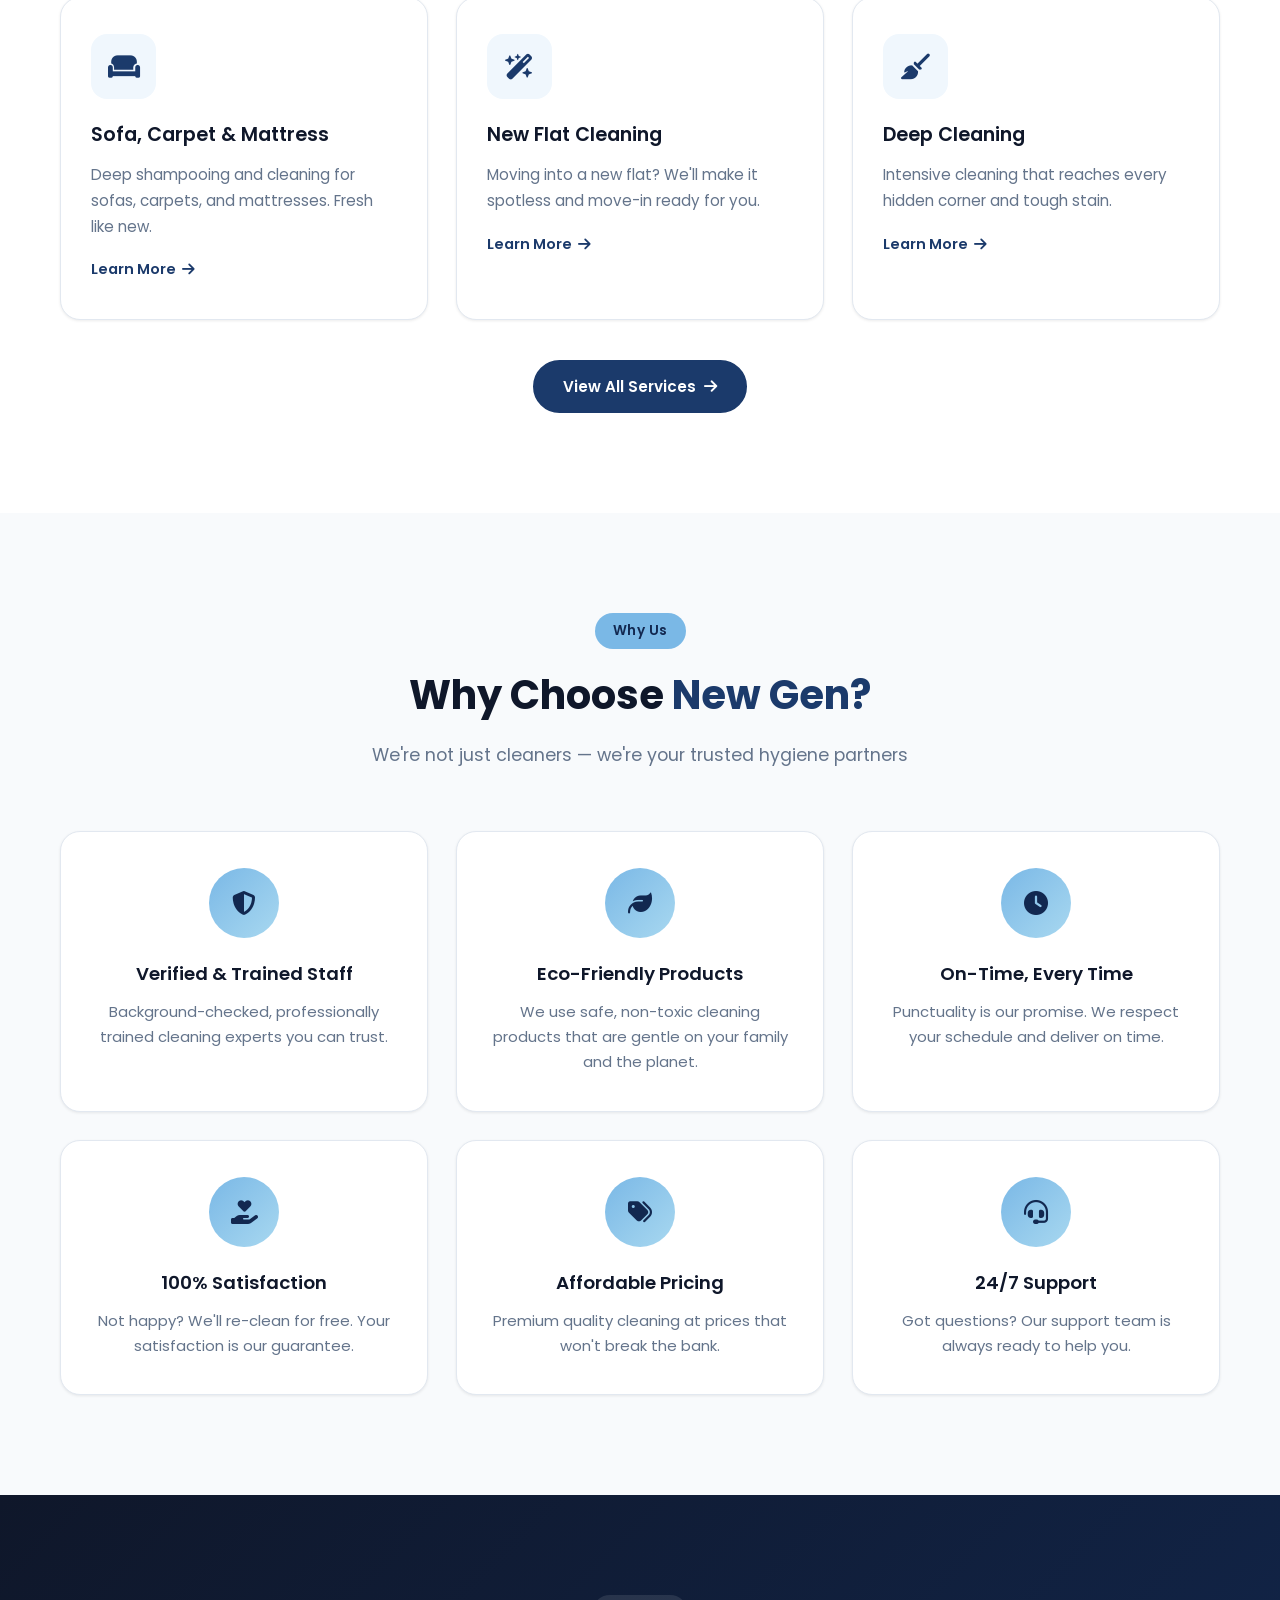
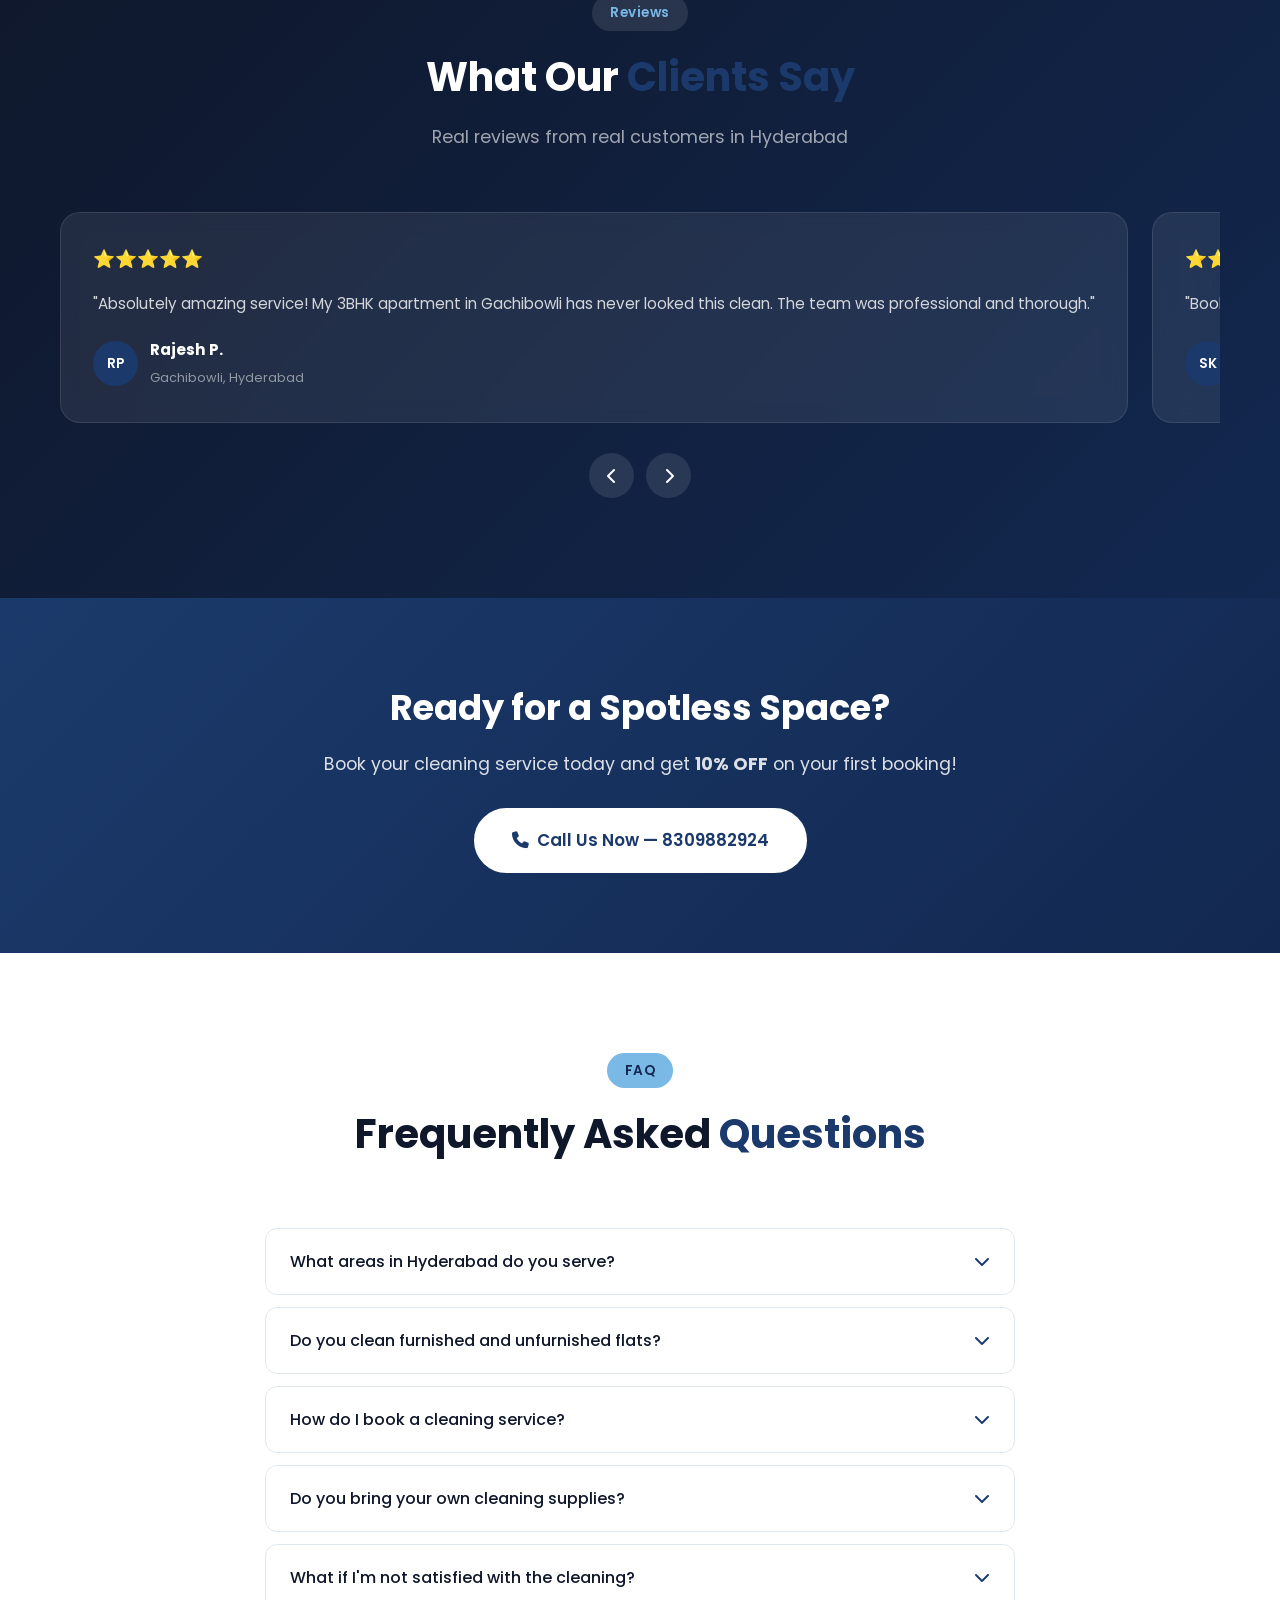
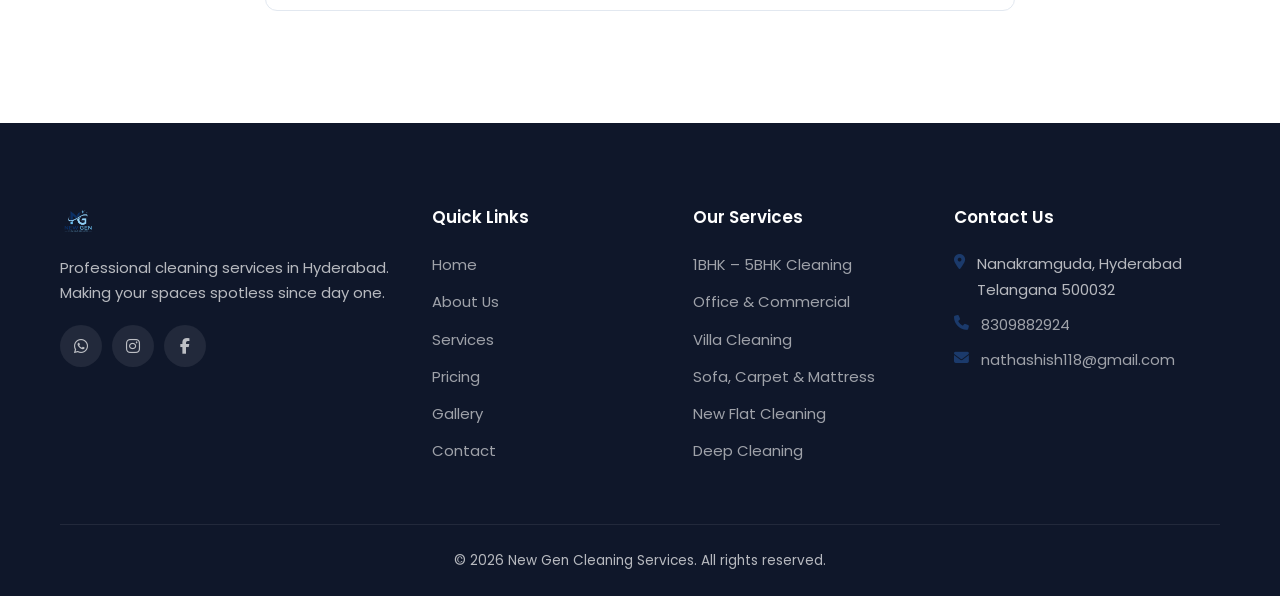
==== commit b351805d: "chore: update contact number to 8309882924 across the site" ====
--- a/index.html
+++ b/index.html
@@ -6,7 +6,7 @@
     <meta name="google-site-verification" content="24_GtiYj8ENVlCZCwlo36jen_YjphlPx0ULed3A-d0U" />
     <link rel="icon" type="image/png" href="assets/images/branding/favicon.png">
     <title>New Gen Cleaning Services | Professional Cleaning in Hyderabad</title>
-    <meta name="description" content="New Gen Cleaning Services - Professional cleaning for 1BHK to 5BHK apartments, villas, offices & commercial spaces in Gachibowli, Nanakramguda, Kondapur, Manikonda, Hyderabad. Call 9080036792.">
+    <meta name="description" content="New Gen Cleaning Services - Professional cleaning for 1BHK to 5BHK apartments, villas, offices & commercial spaces in Gachibowli, Nanakramguda, Kondapur, Manikonda, Hyderabad. Call 8309882924.">
     <meta name="keywords" content="cleaning service hyderabad, home cleaning hyderabad, deep cleaning gachibowli, office cleaning nanakramguda, sofa cleaning hyderabad, carpet cleaning hyderabad, mattress cleaning, villa cleaning hyderabad, flat cleaning kondapur, manikonda cleaning service, 1bhk cleaning, 2bhk cleaning, 3bhk cleaning, move in cleaning hyderabad, commercial cleaning hyderabad, new gen cleaning">
     <meta name="author" content="New Gen Cleaning Services">
     <meta name="robots" content="index, follow">
@@ -14,7 +14,7 @@
 
     <!-- Open Graph (Facebook/WhatsApp sharing) -->
     <meta property="og:title" content="New Gen Cleaning Services | Hyderabad">
-    <meta property="og:description" content="Professional cleaning for homes, offices, villas & commercial spaces in Hyderabad. 1BHK-5BHK, sofa, carpet, mattress cleaning. Call 9080036792.">
+    <meta property="og:description" content="Professional cleaning for homes, offices, villas & commercial spaces in Hyderabad. 1BHK-5BHK, sofa, carpet, mattress cleaning. Call 8309882924.">
     <meta property="og:type" content="website">
     <meta property="og:url" content="https://dream-debugger-dev.github.io/New-Gen-Cleaning-Services/">
     <meta property="og:image" content="https://dream-debugger-dev.github.io/New-Gen-Cleaning-Services/assets/images/branding/transparent_logo.png">
@@ -27,7 +27,7 @@
         "name": "New Gen Cleaning Services",
         "description": "Professional cleaning services for homes, offices, villas and commercial spaces in Hyderabad",
         "url": "https://dream-debugger-dev.github.io/New-Gen-Cleaning-Services/",
-        "telephone": "+919080036792",
+        "telephone": "+918309882924",
         "email": "nathashish118@gmail.com",
         "address": {
             "@type": "PostalAddress",
@@ -88,7 +88,7 @@
                 <li><a href="pages/pricing.html">Pricing</a></li>
                 <li><a href="pages/gallery.html">Gallery</a></li>
                 <li><a href="pages/contact.html">Contact</a></li>
-                <li><a href="tel:9080036792" class="btn btn-nav"><i class="fas fa-phone"></i> Call Us</a></li>
+                <li><a href="tel:8309882924" class="btn btn-nav"><i class="fas fa-phone"></i> Call Us</a></li>
             </ul>
         </div>
     </nav>
@@ -102,7 +102,7 @@
             <h1 class="fade-in delay-1">We Make Your Space<br><span class="highlight">Spotless & Fresh</span></h1>
             <p class="hero-sub fade-in delay-2">Professional cleaning services for 1BHK–5BHK homes, offices, villas & commercial spaces in Hyderabad. Trusted by 500+ happy customers.</p>
             <div class="hero-btns fade-in delay-3">
-                <a href="tel:9080036792" class="btn btn-primary btn-lg"><i class="fas fa-phone"></i> Call Us Now</a>
+                <a href="tel:8309882924" class="btn btn-primary btn-lg"><i class="fas fa-phone"></i> Call Us Now</a>
                 <a href="pages/services.html" class="btn btn-outline btn-lg">Our Services <i class="fas fa-arrow-right"></i></a>
             </div>
             <div class="hero-stats fade-in delay-4">
@@ -269,7 +269,7 @@
             <div class="cta-content scroll-reveal">
                 <h2>Ready for a Spotless Space?</h2>
                 <p>Book your cleaning service today and get <strong>10% OFF</strong> on your first booking!</p>
-                <a href="tel:9080036792" class="btn btn-white btn-lg"><i class="fas fa-phone"></i> Call Us Now — 9080036792</a>
+                <a href="tel:8309882924" class="btn btn-white btn-lg"><i class="fas fa-phone"></i> Call Us Now — 8309882924</a>
             </div>
         </div>
     </section>
@@ -292,7 +292,7 @@
                 </div>
                 <div class="faq-item scroll-reveal">
                     <button class="faq-question">How do I book a cleaning service? <i class="fas fa-chevron-down"></i></button>
-                    <div class="faq-answer"><p>Simply call or WhatsApp us at 9080036792 or fill out the contact form on our website. We'll schedule a convenient time for you.</p></div>
+                    <div class="faq-answer"><p>Simply call or WhatsApp us at 8309882924 or fill out the contact form on our website. We'll schedule a convenient time for you.</p></div>
                 </div>
                 <div class="faq-item scroll-reveal">
                     <button class="faq-question">Do you bring your own cleaning supplies? <i class="fas fa-chevron-down"></i></button>
@@ -316,7 +316,7 @@
                     </div>
                     <p>Professional cleaning services in Hyderabad. Making your spaces spotless since day one.</p>
                     <div class="social-links">
-                        <a href="https://wa.me/919080036792" target="_blank" aria-label="WhatsApp"><i class="fab fa-whatsapp"></i></a>
+                        <a href="https://wa.me/918309882924" target="_blank" aria-label="WhatsApp"><i class="fab fa-whatsapp"></i></a>
                         <a href="#" aria-label="Instagram"><i class="fab fa-instagram"></i></a>
                         <a href="#" aria-label="Facebook"><i class="fab fa-facebook-f"></i></a>
                     </div>
@@ -347,7 +347,7 @@
                     <h4>Contact Us</h4>
                     <ul class="contact-info">
                         <li><i class="fas fa-map-marker-alt"></i> Nanakramguda, Hyderabad<br>Telangana 500032</li>
-                        <li><i class="fas fa-phone"></i> <a href="tel:9080036792">9080036792</a></li>
+                        <li><i class="fas fa-phone"></i> <a href="tel:8309882924">8309882924</a></li>
                         <li><i class="fas fa-envelope"></i> <a href="mailto:nathashish118@gmail.com">nathashish118@gmail.com</a></li>
                     </ul>
                 </div>
@@ -359,7 +359,7 @@
     </footer>
 
     <!-- WhatsApp Float -->
-    <a href="https://wa.me/919080036792" class="whatsapp-float" target="_blank" aria-label="Chat on WhatsApp">
+    <a href="https://wa.me/918309882924" class="whatsapp-float" target="_blank" aria-label="Chat on WhatsApp">
         <i class="fab fa-whatsapp"></i>
     </a>
 
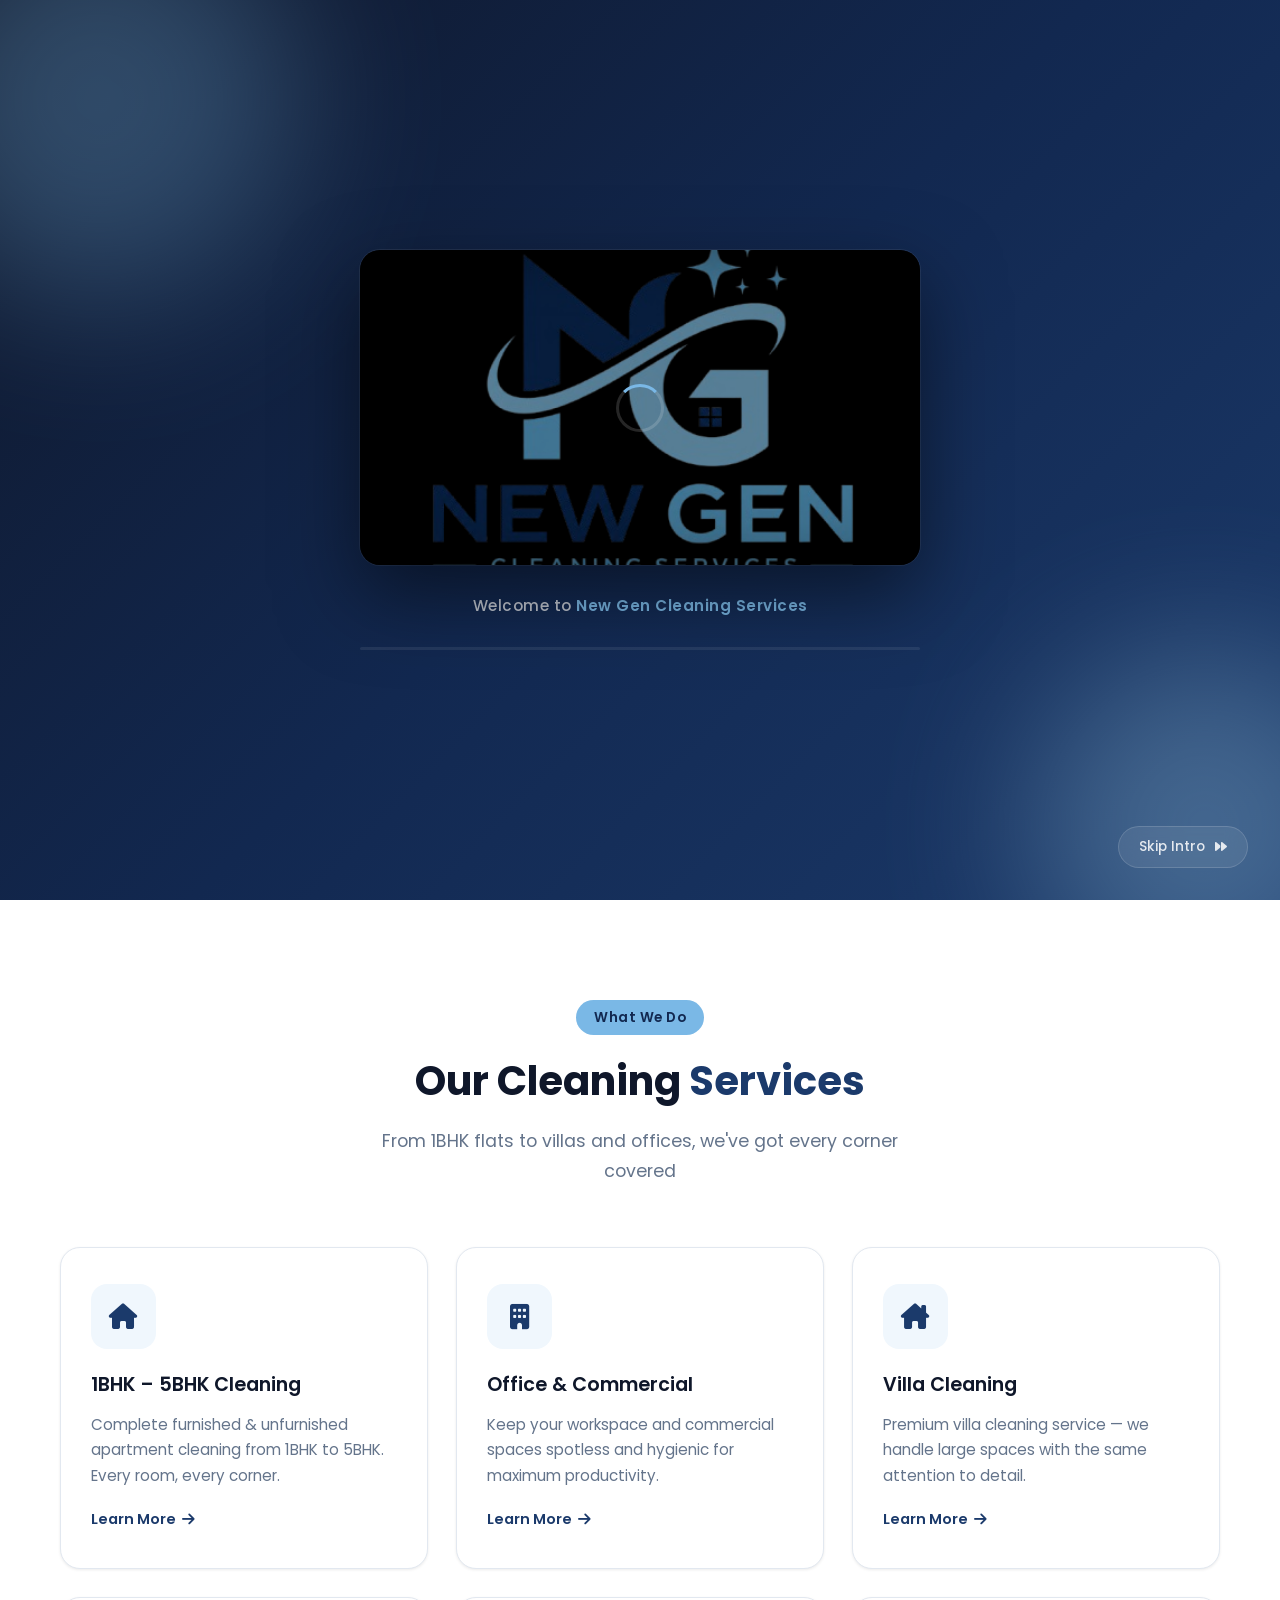
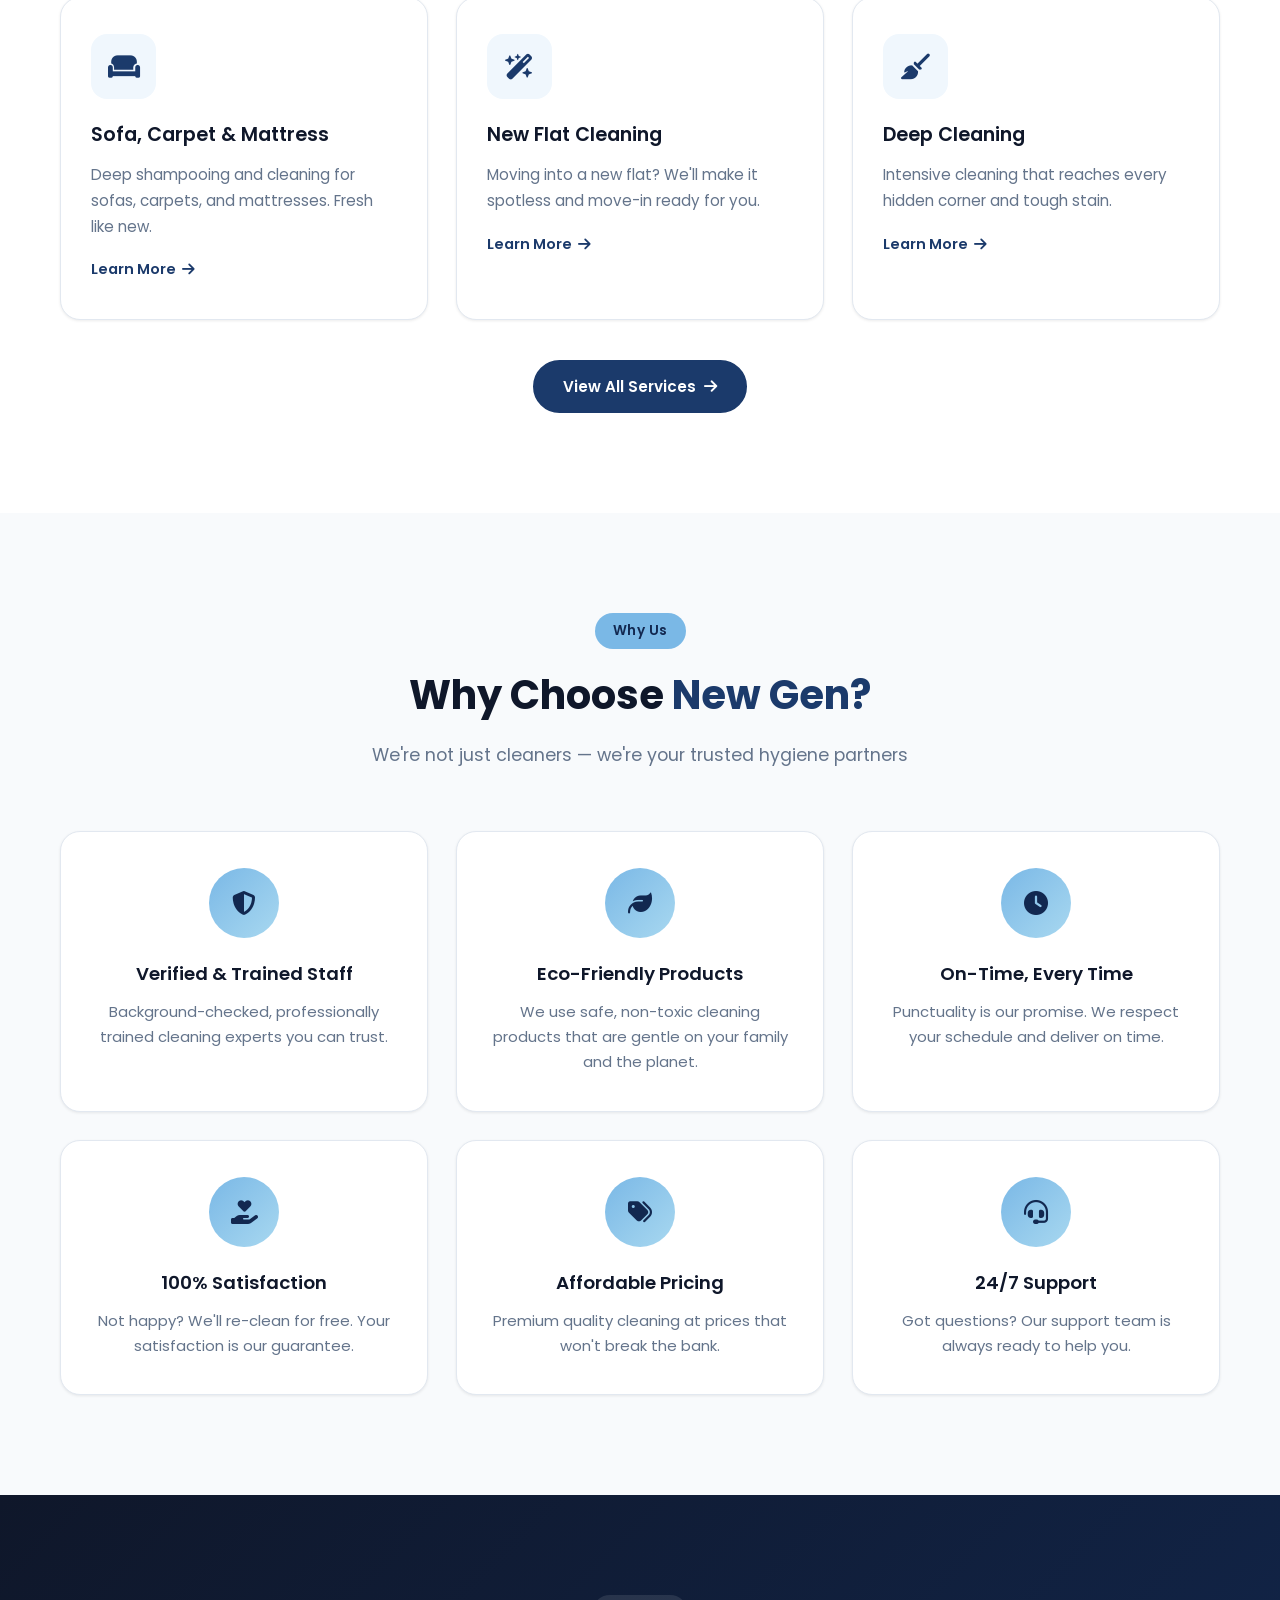
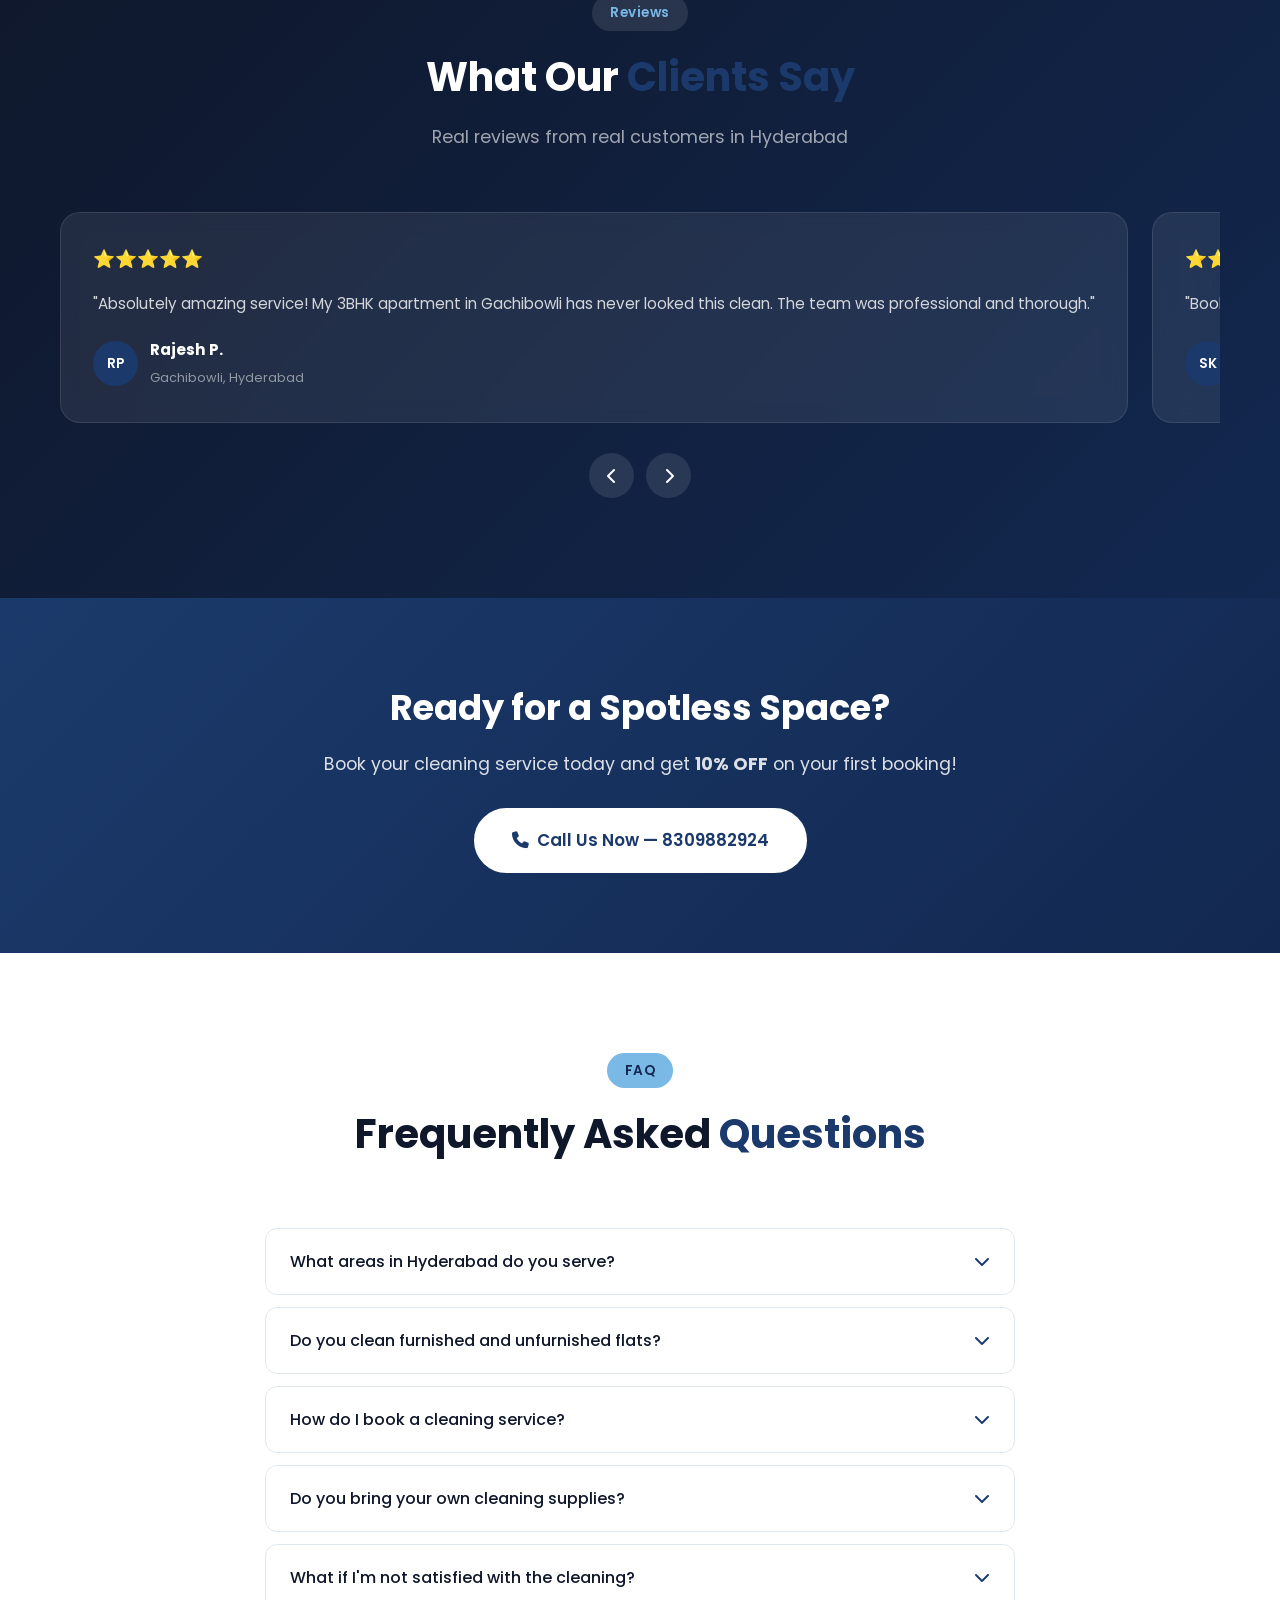
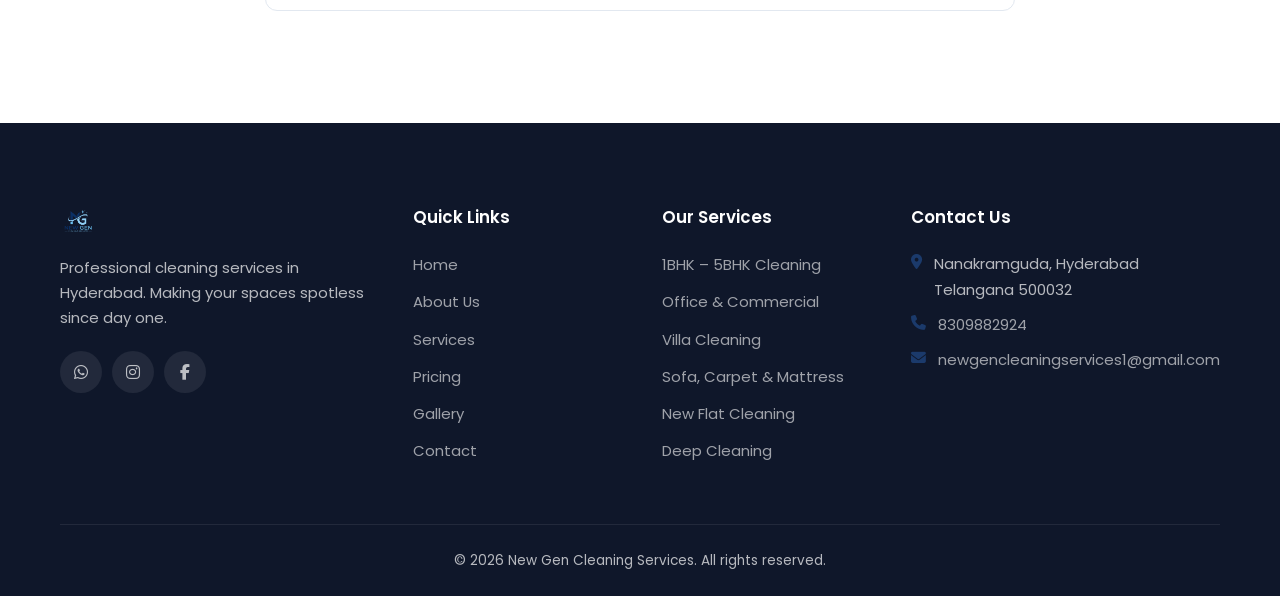
==== commit ec83ceb4: "Add phone number with India code in hero + update email sitewide - Hero section: Added +91 83098 829" ====
--- a/index.html
+++ b/index.html
@@ -10,14 +10,14 @@
     <meta name="keywords" content="cleaning service hyderabad, home cleaning hyderabad, deep cleaning gachibowli, office cleaning nanakramguda, sofa cleaning hyderabad, carpet cleaning hyderabad, mattress cleaning, villa cleaning hyderabad, flat cleaning kondapur, manikonda cleaning service, 1bhk cleaning, 2bhk cleaning, 3bhk cleaning, move in cleaning hyderabad, commercial cleaning hyderabad, new gen cleaning">
     <meta name="author" content="New Gen Cleaning Services">
     <meta name="robots" content="index, follow">
-    <link rel="canonical" href="https://dream-debugger-dev.github.io/New-Gen-Cleaning-Services/">
+    <link rel="canonical" href="https://newgencleaningservices.com/">
 
     <!-- Open Graph (Facebook/WhatsApp sharing) -->
     <meta property="og:title" content="New Gen Cleaning Services | Hyderabad">
     <meta property="og:description" content="Professional cleaning for homes, offices, villas & commercial spaces in Hyderabad. 1BHK-5BHK, sofa, carpet, mattress cleaning. Call 8309882924.">
     <meta property="og:type" content="website">
-    <meta property="og:url" content="https://dream-debugger-dev.github.io/New-Gen-Cleaning-Services/">
-    <meta property="og:image" content="https://dream-debugger-dev.github.io/New-Gen-Cleaning-Services/assets/images/branding/transparent_logo.png">
+    <meta property="og:url" content="https://newgencleaningservices.com/">
+    <meta property="og:image" content="https://newgencleaningservices.com/assets/images/branding/transparent_logo.png">
 
     <!-- Schema.org Structured Data for Google -->
     <script type="application/ld+json">
@@ -26,9 +26,9 @@
         "@type": "LocalBusiness",
         "name": "New Gen Cleaning Services",
         "description": "Professional cleaning services for homes, offices, villas and commercial spaces in Hyderabad",
-        "url": "https://dream-debugger-dev.github.io/New-Gen-Cleaning-Services/",
+        "url": "https://newgencleaningservices.com/",
         "telephone": "+918309882924",
-        "email": "nathashish118@gmail.com",
+        "email": "newgencleaningservices1@gmail.com",
         "address": {
             "@type": "PostalAddress",
             "streetAddress": "Nanakramguda",
@@ -101,8 +101,13 @@
             <div class="hero-badge fade-in">✨ #1 Cleaning Service in Hyderabad</div>
             <h1 class="fade-in delay-1">We Make Your Space<br><span class="highlight">Spotless & Fresh</span></h1>
             <p class="hero-sub fade-in delay-2">Professional cleaning services for 1BHK–5BHK homes, offices, villas & commercial spaces in Hyderabad. Trusted by 500+ happy customers.</p>
+            <div class="hero-phone fade-in delay-3" style="margin-bottom: 1.2rem;">
+                <a href="tel:+918309882924" style="font-size: 1.6rem; font-weight: 700; color: #fff; text-decoration: none; letter-spacing: 1px; display: inline-flex; align-items: center; gap: 0.5rem;">
+                    <i class="fas fa-phone-volume"></i> +91 83098 82924
+                </a>
+            </div>
             <div class="hero-btns fade-in delay-3">
-                <a href="tel:8309882924" class="btn btn-primary btn-lg"><i class="fas fa-phone"></i> Call Us Now</a>
+                <a href="tel:+918309882924" class="btn btn-primary btn-lg"><i class="fas fa-phone"></i> Call Us Now</a>
                 <a href="pages/services.html" class="btn btn-outline btn-lg">Our Services <i class="fas fa-arrow-right"></i></a>
             </div>
             <div class="hero-stats fade-in delay-4">
@@ -348,7 +353,7 @@
                     <ul class="contact-info">
                         <li><i class="fas fa-map-marker-alt"></i> Nanakramguda, Hyderabad<br>Telangana 500032</li>
                         <li><i class="fas fa-phone"></i> <a href="tel:8309882924">8309882924</a></li>
-                        <li><i class="fas fa-envelope"></i> <a href="mailto:nathashish118@gmail.com">nathashish118@gmail.com</a></li>
+                        <li><i class="fas fa-envelope"></i> <a href="mailto:newgencleaningservices1@gmail.com">newgencleaningservices1@gmail.com</a></li>
                     </ul>
                 </div>
             </div>
